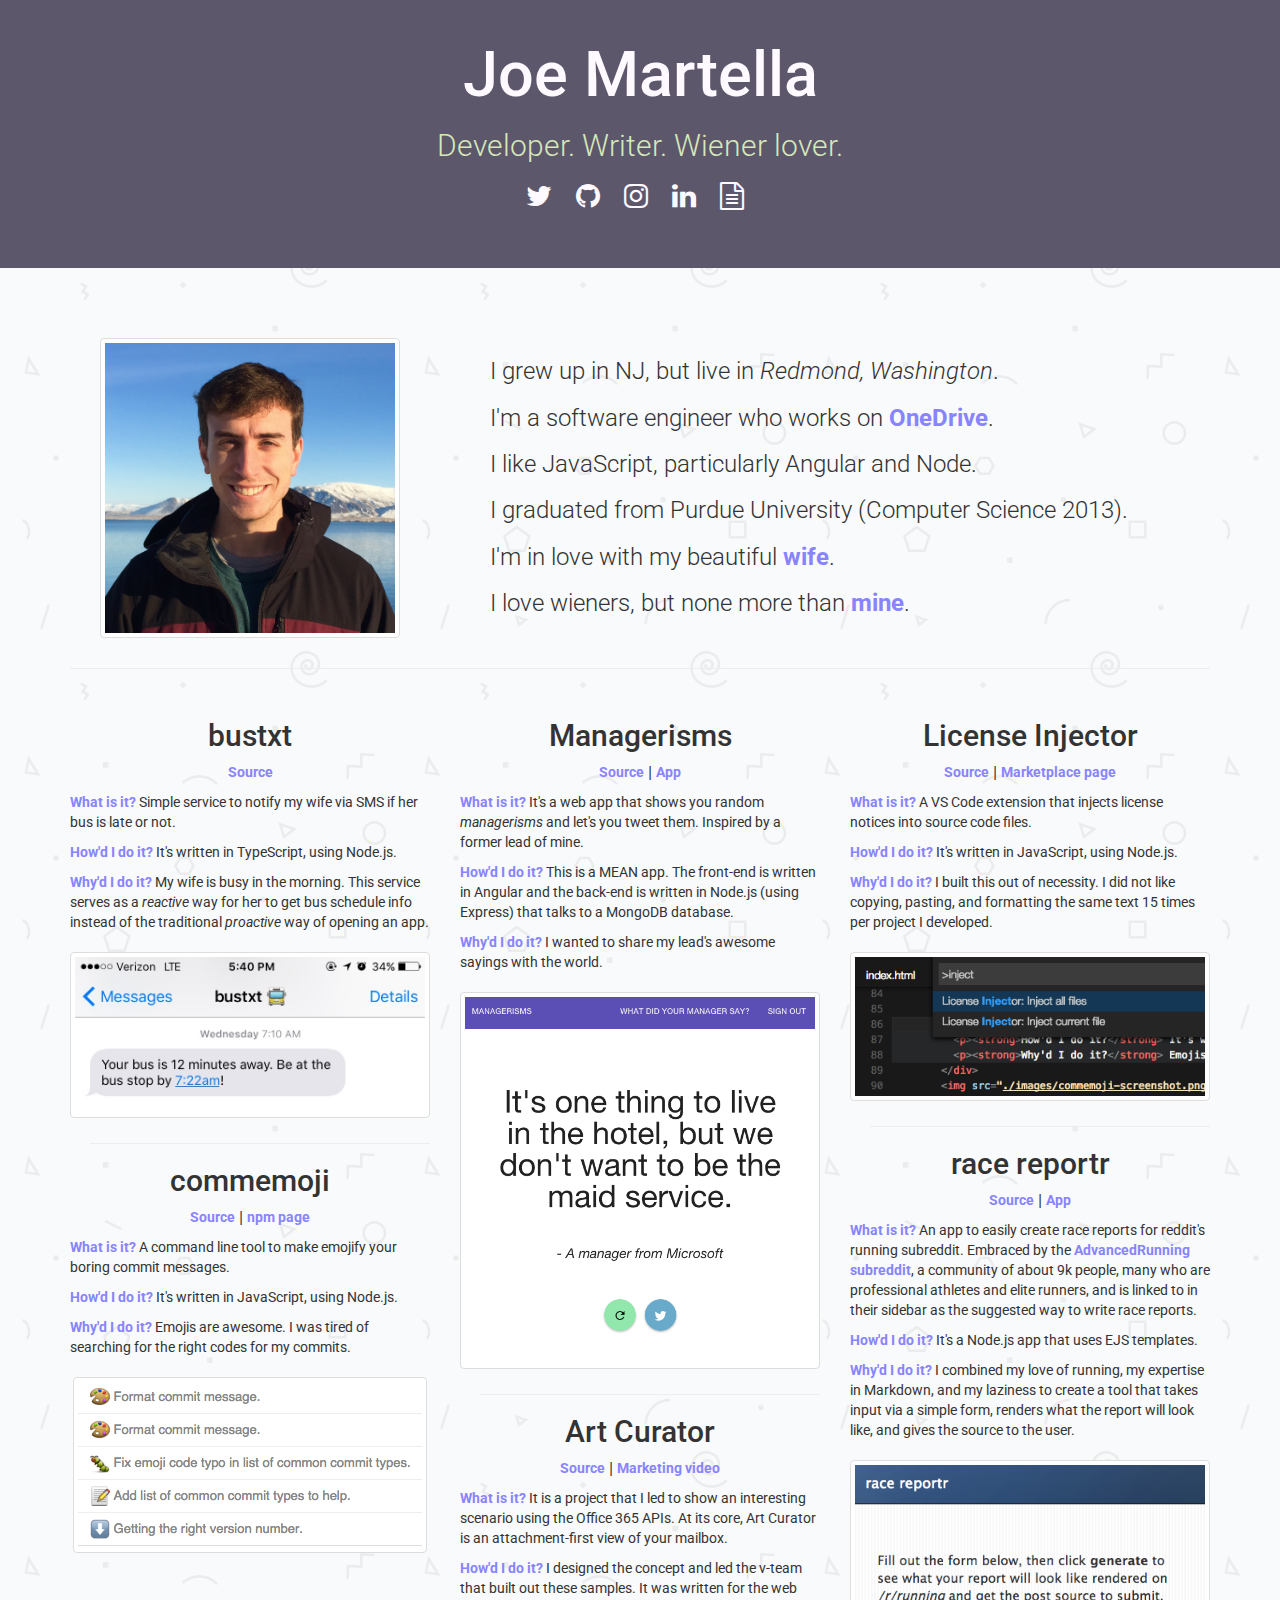
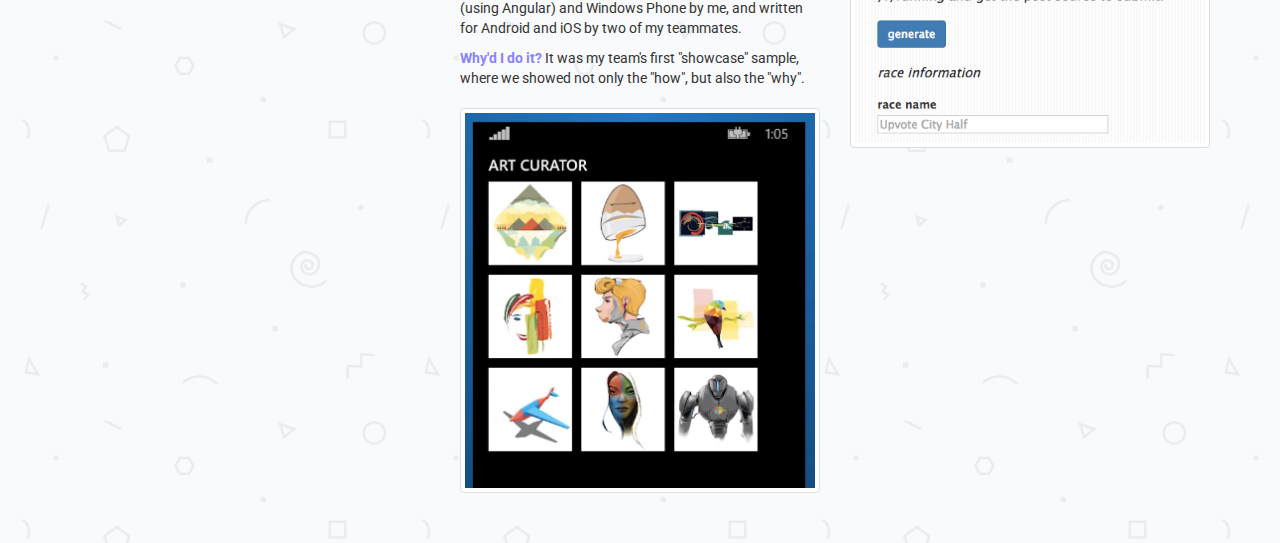
==== index.html @ 668117e3 "Adds new picture of myself and bustxt project." ====
<!DOCTYPE html>
<html lang="en">

<head>
  <meta charset="utf-8">
  <meta http-equiv="X-UA-Compatible" content="IE=edge">
  <meta name="viewport" content="width=device-width, initial-scale=1">
  <!-- The above 3 meta tags *must* come first in the head; any other head content must come *after* these tags -->
  <meta name="description" content="">
  <meta name="author" content="Joe Martella">
  <link rel="icon" href="../../favicon.ico">
  <title>Joe Martella</title>
  <!-- Font -->
  <link href='https://fonts.googleapis.com/css?family=Roboto:400,100,700' rel='stylesheet' type='text/css'>
  <!-- Bootstrap + Font Awesome CSS -->
  <link href="css/bootstrap.min.css" rel="stylesheet">
  <link rel="stylesheet" href="https://maxcdn.bootstrapcdn.com/font-awesome/4.4.0/css/font-awesome.min.css">
  <!-- Custom CSS -->
  <link href="css/styles.css" rel="stylesheet">
</head>

<body>
  <div class="jumbotron">
    <div class="container text-center">
      <h1>Joe Martella</h1>
      <h2>Developer. Writer. Wiener lover.</h2>
      <div class="social-icons">
        <a href="http://www.twitter.com/martellaj" target="_blank"><i class="fa fa-twitter fa-2x" style="padding-left: 0px;"></i></a>
        <a href="http://www.github.com/martellaj" target="_blank"><i class="fa fa-github fa-2x"></i></a>
        <a href="http://www.instagram.com/themartellaj" target="_blank"><i class="fa fa-instagram fa-2x"></i></a>
        <a href="http://www.linkedin.com/in/martellaj" target="_blank"><i class="fa fa-linkedin fa-2x"></i></a>
        <a href="./resume.html" target="_blank"><i class="fa fa-file-text-o fa-2x"></i></a>
      </div>
    </div>
  </div>
  <div id="about"></div>
  <div class="container">
    <!-- Three columns of text below the carousel -->
    <div class="row">
      <div class="col-sm-4 col-md-4 col-lg-4 text-center">
        <img src="images/me.jpg" alt="That's me." title="Joe" class="img-thumbnail" style="width: 300px;" />
      </div>
      <div class="col-sm-8 col-md-8 col-lg-8 facts-about-me">
        <ul class="fa-ul">
          <li>
            <i class="fa-li"></i>
            <h3>I grew up in NJ, but live in
                <em>Redmond, Washington</em>.</h3>
          </li>
          <li>
            <i class="fa-li"></i>
            <h3>I'm a software engineer who works on
                <a href="https://onedrive.com" target="_blank"> OneDrive</a>.</h3>
          </li>
          <li>
            <i class="fa-li"></i>
            <h3>I like JavaScript, particularly Angular and Node.</h3>
          </li>
          <li>
            <i class="fa-li"></i>
            <h3>I graduated from Purdue University (Computer Science 2013).</h3>
          </li>
          <li>
            <i class="fa-li"></i>
            <h3>I'm in love with my beautiful
                <strong><a href="http://instagram.com/shannonmartella" target="_blank">wife</a></strong>.</h3>
          </li>
          <li>
            <i class="fa-li"></i>
            <h3>I love wieners, but none more than
                <a href="https://instagram.com/elmo_and_penelope/" target="_blank">mine</a>.</h3>
          </li>
          <ul>
      </div>
    </div>

    <hr class="featurette-divider">

    <div class="row projects">
      <div class="col-sm-4 text-center">
        <div class="project">
          <h2>bustxt</h2>
          <div class="source-link">
            <a href="https://github.com/martellaj/bustxt" target="_blank">Source</a>
          </div>
          <div class="project-details text-left">
            <p><strong>What is it?</strong> Simple service to notify my wife via SMS if her bus is late or not.</p>
            <p><strong>How'd I do it?</strong> It's written in TypeScript, using Node.js.</p>
            <p><strong>Why'd I do it?</strong> My wife is busy in the morning. This service serves as a <em>reactive</em> way for her to get bus schedule info instead of the traditional <em>proactive</em> way of opening an app.</p>
          </div>
          <img src="./images/bustxt-screenshot.jpg" class="img-thumbnail"></img>
        </div>

        <hr class="project-divider" />

        <div class="project">
          <h2>commemoji</h2>
          <div class="source-link">
            <a href="https://github.com/martellaj/commemoji" target="_blank">Source</a> | <a href="https://www.npmjs.com/package/commemoji"
            target="_blank">npm page</a>
          </div>
          <div class="project-details text-left">
            <p><strong>What is it?</strong> A command line tool to make emojify your boring commit messages.</p>
            <p><strong>How'd I do it?</strong> It's written in JavaScript, using Node.js.</p>
            <p><strong>Why'd I do it?</strong> Emojis are awesome. I was tired of searching for the right codes for my commits.</p>
          </div>
          <img src="./images/commemoji-screenshot.png" class="img-thumbnail"></img>
        </div>
      </div>

      <div class="col-sm-4 text-center">
        <div class="project">
          <h2>Managerisms</h2>
          <div class="source-link">
            <a href="https://github.com/martellaj/managerisms" target="_blank">Source</a> | <a href="http://managerisms.azurewebsites.net/"
            target="_blank">App</a>
          </div>
          <div class="project-details text-left">
            <p><strong>What is it?</strong> It's a web app that shows you random <em>managerisms</em> and let's you tweet them.
              Inspired by a former lead of mine.</p>
            <p><strong>How'd I do it?</strong> This is a MEAN app. The front-end is written in Angular and the back-end is written
              in Node.js (using Express) that talks to a MongoDB database.</p>
            <p><strong>Why'd I do it?</strong> I wanted to share my lead's awesome sayings with the world.</p>
          </div>
          <img src="./images/managerism-screenshot.png" class="img-thumbnail"></img>
        </div>

        <hr class="project-divider" />

        <div class="project">
          <h2>Art Curator</h2>
          <div class="source-link">
            <a href="https://github.com/OfficeDev?utf8=%E2%9C%93&query=artcurator" target="_blank">Source</a> | <a href="https://www.youtube.com/watch?v=4LOvkweDfhY&feature=youtu.be"
            target="_blank">Marketing video</a>
          </div>
          <div class="project-details text-left">
            <p><strong>What is it?</strong> It is a project that I led to show an interesting scenario using the Office 365 APIs. At its core, Art Curator is an attachment-first view of your mailbox.</p>
            <p><strong>How'd I do it?</strong> I designed the concept and led the v-team that built out these samples. It was written for the web (using Angular) and Windows Phone by me, and written for Android and iOS by two of my teammates.</p>
            <p><strong>Why'd I do it?</strong> It was my team's first "showcase" sample, where we showed not only the "how", but also the "why".</p>
          </div>
          <img src="./images/artcurator-screenshot.png" class="img-thumbnail"></img>
        </div>
      </div>

      <div class="col-sm-4 text-center">
        <div class="project">
          <h2>License Injector</h2>
          <div class="source-link">
            <a href="https://github.com/martellaj/license-injector" target="_blank">Source</a> | <a href="https://marketplace.visualstudio.com/items/martellaj.license-injector"
            target="_blank">Marketplace page</a>
          </div>
          <div class="project-details text-left">
            <p><strong>What is it?</strong> A VS Code extension that injects license notices into source code files.</p>
            <p><strong>How'd I do it?</strong> It's written in JavaScript, using Node.js.</p>
            <p><strong>Why'd I do it?</strong> I built this out of necessity. I did not like copying, pasting, and formatting
              the same text 15 times per project I developed.</p>
          </div>
          <img src="./images/license-injector-screenshot.png" class="img-thumbnail"></img>
        </div>

        <hr class="project-divider" />

        <div class="project">
          <h2>race reportr</h2>
          <div class="source-link">
            <a href="https://github.com/martellaj/race-reportr" target="_blank">Source</a> | <a href="http://racereportr.azurewebsites.net/"
            target="_blank">App</a>
          </div>
          <div class="project-details text-left">
            <p><strong>What is it?</strong> An app to easily create race reports for reddit's running subreddit. Embraced by
              the
              <a href="https://www.reddit.com/r/advancedrunning" target="_blank">AdvancedRunning subreddit</a>, a community
              of about 9k people, many who are professional athletes and elite runners, and is linked to in their sidebar
              as the suggested way to write race reports.</p>
            <p><strong>How'd I do it?</strong> It's a Node.js app that uses EJS templates.</p>
            <p><strong>Why'd I do it?</strong> I combined my love of running, my expertise in Markdown, and my laziness to create
              a tool that takes input via a simple form, renders what the report will look like, and gives the source to
              the user.
            </p>
          </div>
          <img src="./images/racereportr-screenshot.png" class="img-thumbnail"></img>
        </div>
      </div>
    </div>
  </div>

  <script src="https://ajax.googleapis.com/ajax/libs/jquery/1.11.3/jquery.min.js"></script>
  <script src="js/bootstrap.min.js"></script>
</body>

</html>
---- css/styles.css ----
/*
	Site colors 
*/
colors {
	color: #D7BCE8; 
	color: #8884FF;
	color: #5D576B;
	color: #D7E8BA;
	color: #FEF9FF;
}

@media (min-width: 768px) {
    .navbar .navbar-nav {
        display: inline-block;
        float: none;
        vertical-align: top;
    }

    .navbar .navbar-collapse {
        text-align: center;
    }
    
    .featurette-heading {
      font-size: 50px;
    }
}

@media (max-width: 768px) {
  .col-sm-4 {
    margin: 0 auto;
  }
}

body {
  background: url('../images/geometry2.png') top left repeat;
}

h1, h2, h3, p, a {
  font-family: 'Roboto', sans-serif;
}

a {
  font-weight: bold; 
  color: #8884FF; 
}

a:hover {
  color: #D7BCE8;
}

strong {
  color: #8884FF;   
}

.navbar {
  margin: 0;
}

.jumbotron {
  padding-top: 20px;
  margin-bottom: 70px;
  background-color: #5D576B;
}

.jumbotron h1 {
  color: #FEF9FF;
}

.jumbotron h2 {
  font-weight: 300;
  color: #D7E8BA;
}

.social-icons i {
  padding: 10px 10px;
}

.social-icons a {
  color: #FEF9FF;
}

.social-icons a:hover {
  color: #D7E8BA;
}

.facts-about-me h3 {
  font-weight: 300;
}

.project-description {
  margin-top: 20px;
}

.featurette-divider {
  margin: 30px 0;
}

.featurette-heading {
  font-weight: 300;
  line-height: 1;
  letter-spacing: -1px;
}

.projects {
  margin-bottom: 50px;
}

.project-divider {
  margin: 25px 0 0 20px;
  color: black;
}

.source-link {
  margin-bottom: 10px;
}

.project-details {
  margin-bottom: 20px;
}
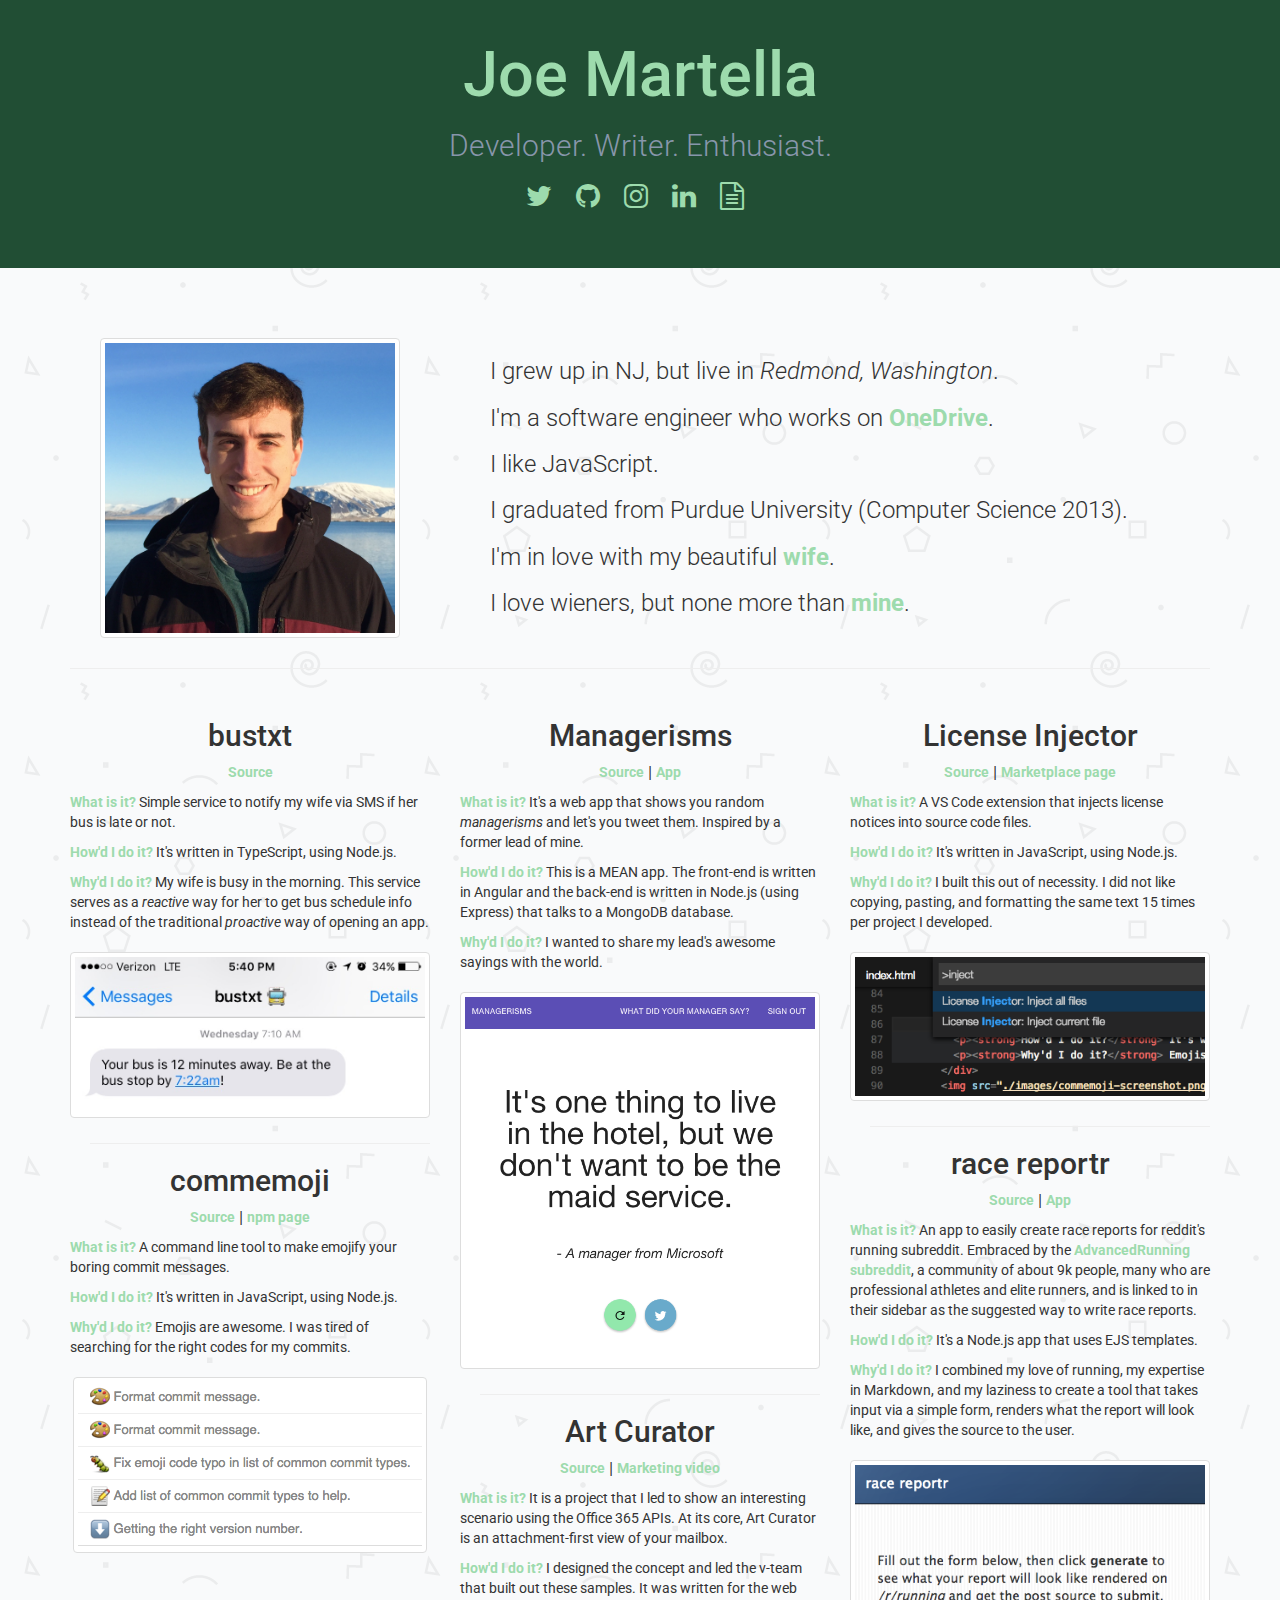
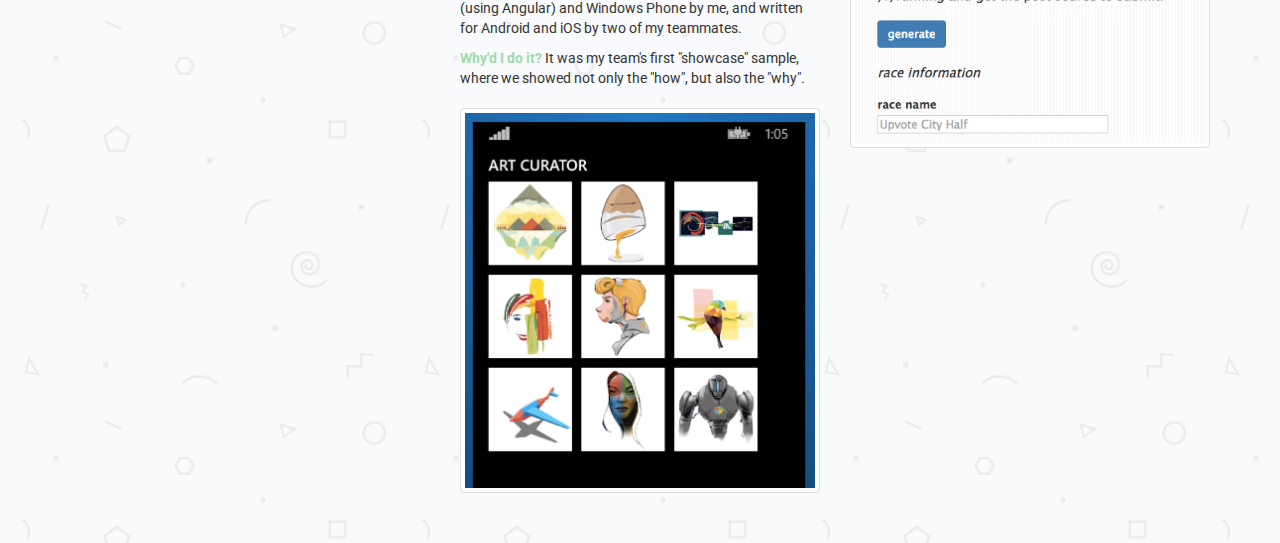
==== commit c5a769f3: "Changes tagline." ====
--- a/index.html
+++ b/index.html
@@ -23,7 +23,7 @@
   <div class="jumbotron">
     <div class="container text-center">
       <h1>Joe Martella</h1>
-      <h2>Developer. Writer. Wiener lover.</h2>
+      <h2>Developer. Writer. Enthusiast.</h2>
       <div class="social-icons">
         <a href="http://www.twitter.com/martellaj" target="_blank"><i class="fa fa-twitter fa-2x" style="padding-left: 0px;"></i></a>
         <a href="http://www.github.com/martellaj" target="_blank"><i class="fa fa-github fa-2x"></i></a>
@@ -54,7 +54,7 @@
           </li>
           <li>
             <i class="fa-li"></i>
-            <h3>I like JavaScript, particularly Angular and Node.</h3>
+            <h3>I like JavaScript.</h3>
           </li>
           <li>
             <i class="fa-li"></i>
--- a/css/styles.css
+++ b/css/styles.css
@@ -1,12 +1,12 @@
 /*
-	Site colors 
+	Site colors
 */
 colors {
-	color: #D7BCE8; 
-	color: #8884FF;
-	color: #5D576B;
-	color: #D7E8BA;
-	color: #FEF9FF;
+	color: #214E34;
+	color: #9DDBAD;
+	color: #214E34;
+	color: #8896AB;
+	color: #9DDBAD;
 }
 
 @media (min-width: 768px) {
@@ -19,7 +19,7 @@
     .navbar .navbar-collapse {
         text-align: center;
     }
-    
+
     .featurette-heading {
       font-size: 50px;
     }
@@ -40,16 +40,16 @@
 }
 
 a {
-  font-weight: bold; 
-  color: #8884FF; 
+  font-weight: bold;
+  color: #9DDBAD;
 }
 
 a:hover {
-  color: #D7BCE8;
+  color: #214E34;
 }
 
 strong {
-  color: #8884FF;   
+  color: #9DDBAD;
 }
 
 .navbar {
@@ -59,16 +59,16 @@
 .jumbotron {
   padding-top: 20px;
   margin-bottom: 70px;
-  background-color: #5D576B;
+  background-color: #214E34;
 }
 
 .jumbotron h1 {
-  color: #FEF9FF;
+  color: #9DDBAD;
 }
 
 .jumbotron h2 {
   font-weight: 300;
-  color: #D7E8BA;
+  color: #8896AB;
 }
 
 .social-icons i {
@@ -76,11 +76,11 @@
 }
 
 .social-icons a {
-  color: #FEF9FF;
+  color: #9DDBAD;
 }
 
 .social-icons a:hover {
-  color: #D7E8BA;
+  color: #8896AB;
 }
 
 .facts-about-me h3 {
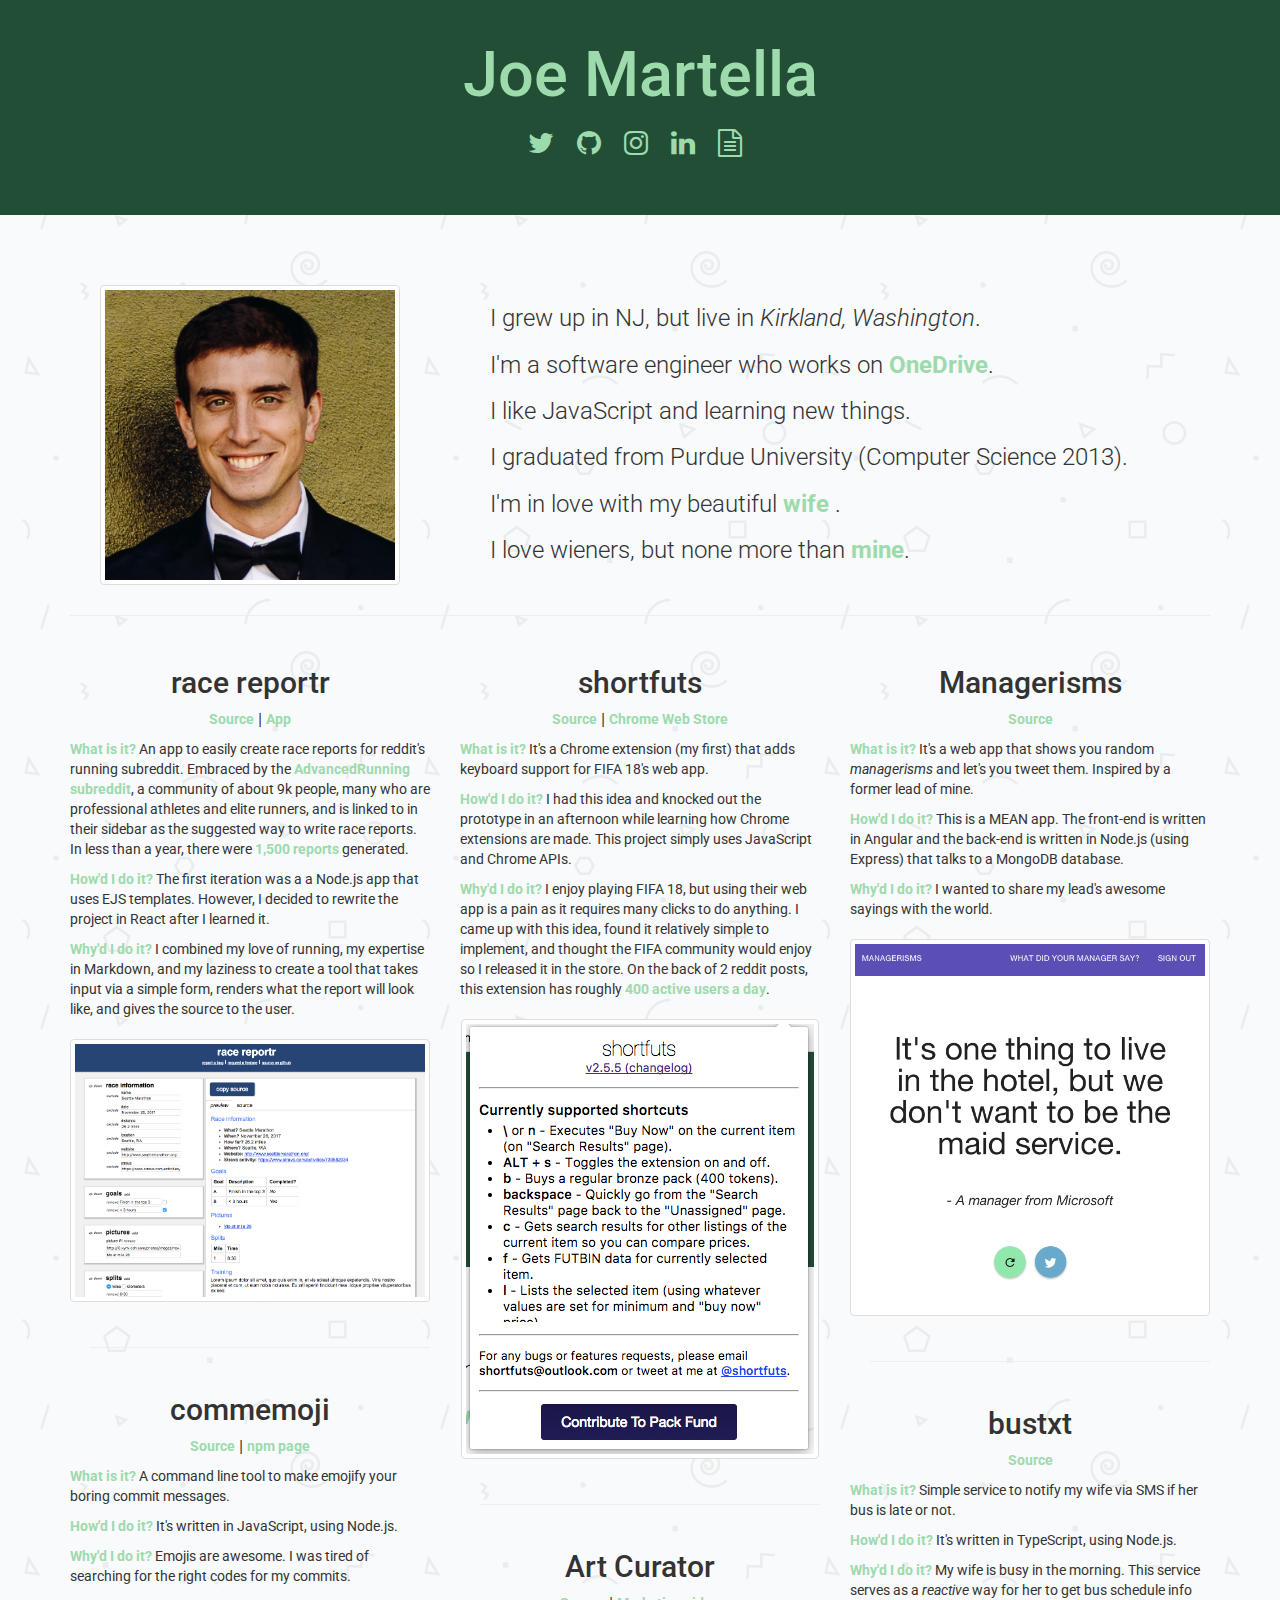
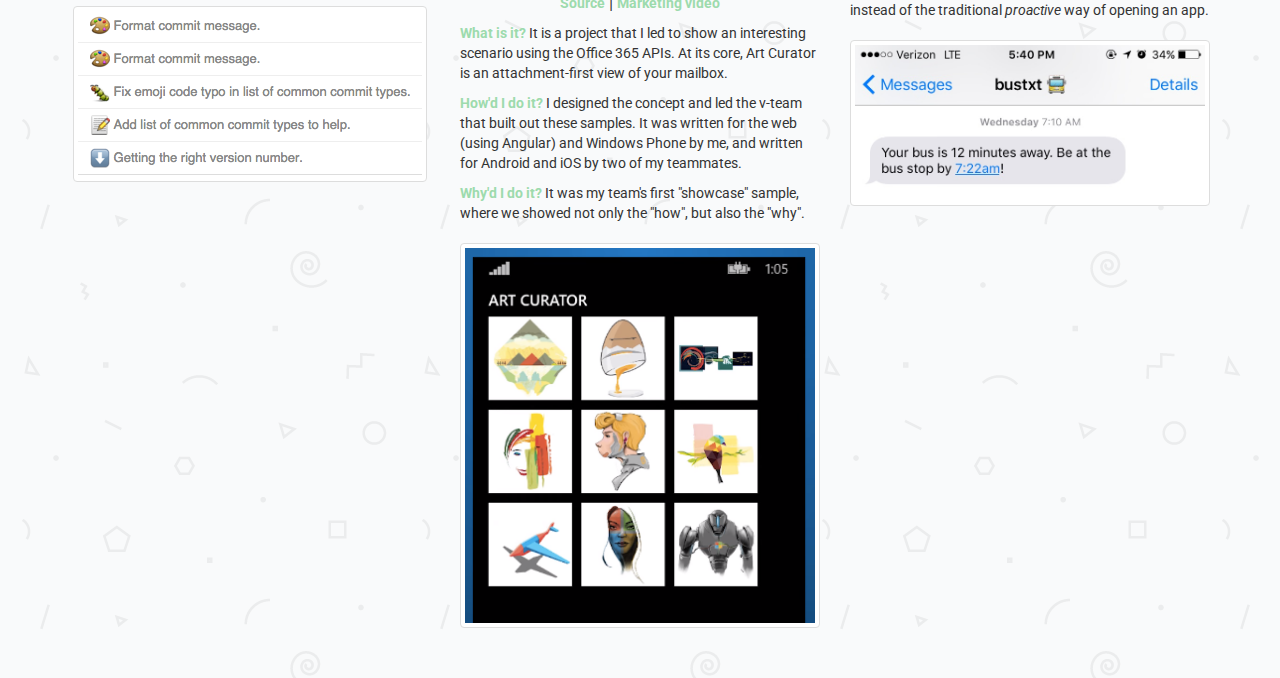
==== commit d341fc6d: "Updates projects and profile picture" ====
--- a/index.html
+++ b/index.html
@@ -2,190 +2,224 @@
 <html lang="en">
 
 <head>
-  <meta charset="utf-8">
-  <meta http-equiv="X-UA-Compatible" content="IE=edge">
-  <meta name="viewport" content="width=device-width, initial-scale=1">
-  <!-- The above 3 meta tags *must* come first in the head; any other head content must come *after* these tags -->
-  <meta name="description" content="">
-  <meta name="author" content="Joe Martella">
-  <link rel="icon" href="../../favicon.ico">
-  <title>Joe Martella</title>
-  <!-- Font -->
-  <link href='https://fonts.googleapis.com/css?family=Roboto:400,100,700' rel='stylesheet' type='text/css'>
-  <!-- Bootstrap + Font Awesome CSS -->
-  <link href="css/bootstrap.min.css" rel="stylesheet">
-  <link rel="stylesheet" href="https://maxcdn.bootstrapcdn.com/font-awesome/4.4.0/css/font-awesome.min.css">
-  <!-- Custom CSS -->
-  <link href="css/styles.css" rel="stylesheet">
+    <meta charset="utf-8">
+    <meta http-equiv="X-UA-Compatible" content="IE=edge">
+    <meta name="viewport" content="width=device-width, initial-scale=1">
+    <!-- The above 3 meta tags *must* come first in the head; any other head content must come *after* these tags -->
+    <meta name="description" content="">
+    <meta name="author" content="Joe Martella">
+    <link rel="icon" href="../../favicon.ico">
+    <title>Joe Martella</title>
+    <!-- Font -->
+    <link href='https://fonts.googleapis.com/css?family=Roboto:400,100,700' rel='stylesheet' type='text/css'>
+    <!-- Bootstrap + Font Awesome CSS -->
+    <link href="css/bootstrap.min.css" rel="stylesheet">
+    <link rel="stylesheet" href="https://maxcdn.bootstrapcdn.com/font-awesome/4.4.0/css/font-awesome.min.css">
+    <!-- Custom CSS -->
+    <link href="css/styles.css" rel="stylesheet">
 </head>
 
 <body>
-  <div class="jumbotron">
-    <div class="container text-center">
-      <h1>Joe Martella</h1>
-      <h2>Developer. Writer. Enthusiast.</h2>
-      <div class="social-icons">
-        <a href="http://www.twitter.com/martellaj" target="_blank"><i class="fa fa-twitter fa-2x" style="padding-left: 0px;"></i></a>
-        <a href="http://www.github.com/martellaj" target="_blank"><i class="fa fa-github fa-2x"></i></a>
-        <a href="http://www.instagram.com/themartellaj" target="_blank"><i class="fa fa-instagram fa-2x"></i></a>
-        <a href="http://www.linkedin.com/in/martellaj" target="_blank"><i class="fa fa-linkedin fa-2x"></i></a>
-        <a href="./resume.html" target="_blank"><i class="fa fa-file-text-o fa-2x"></i></a>
-      </div>
+    <div class="jumbotron">
+        <div class="container text-center">
+            <h1>Joe Martella</h1>
+            <div class="social-icons">
+                <a href="http://www.twitter.com/martellaj" target="_blank">
+                    <i class="fa fa-twitter fa-2x" style="padding-left: 0px;"></i>
+                </a>
+                <a href="http://www.github.com/martellaj" target="_blank">
+                    <i class="fa fa-github fa-2x"></i>
+                </a>
+                <a href="http://www.instagram.com/themartellaj" target="_blank">
+                    <i class="fa fa-instagram fa-2x"></i>
+                </a>
+                <a href="http://www.linkedin.com/in/martellaj" target="_blank">
+                    <i class="fa fa-linkedin fa-2x"></i>
+                </a>
+                <a href="./resume.html" target="_blank">
+                    <i class="fa fa-file-text-o fa-2x"></i>
+                </a>
+            </div>
+        </div>
     </div>
-  </div>
-  <div id="about"></div>
-  <div class="container">
-    <!-- Three columns of text below the carousel -->
-    <div class="row">
-      <div class="col-sm-4 col-md-4 col-lg-4 text-center">
-        <img src="images/me.jpg" alt="That's me." title="Joe" class="img-thumbnail" style="width: 300px;" />
-      </div>
-      <div class="col-sm-8 col-md-8 col-lg-8 facts-about-me">
-        <ul class="fa-ul">
-          <li>
-            <i class="fa-li"></i>
-            <h3>I grew up in NJ, but live in
-                <em>Redmond, Washington</em>.</h3>
-          </li>
-          <li>
-            <i class="fa-li"></i>
-            <h3>I'm a software engineer who works on
-                <a href="https://onedrive.com" target="_blank"> OneDrive</a>.</h3>
-          </li>
-          <li>
-            <i class="fa-li"></i>
-            <h3>I like JavaScript.</h3>
-          </li>
-          <li>
-            <i class="fa-li"></i>
-            <h3>I graduated from Purdue University (Computer Science 2013).</h3>
-          </li>
-          <li>
-            <i class="fa-li"></i>
-            <h3>I'm in love with my beautiful
-                <strong><a href="http://instagram.com/shannonmartella" target="_blank">wife</a></strong>.</h3>
-          </li>
-          <li>
-            <i class="fa-li"></i>
-            <h3>I love wieners, but none more than
-                <a href="https://instagram.com/elmo_and_penelope/" target="_blank">mine</a>.</h3>
-          </li>
-          <ul>
-      </div>
+    <div id="about"></div>
+    <div class="container">
+        <!-- Three columns of text below the carousel -->
+        <div class="row">
+            <div class="col-sm-4 col-md-4 col-lg-4 text-center">
+                <img src="images/me.jpg" alt="That's me." title="Joe" class="img-thumbnail" style="width: 300px;" />
+            </div>
+            <div class="col-sm-8 col-md-8 col-lg-8 facts-about-me">
+                <ul class="fa-ul">
+                    <li>
+                        <i class="fa-li"></i>
+                        <h3>I grew up in NJ, but live in
+                            <em>Kirkland, Washington</em>.</h3>
+                    </li>
+                    <li>
+                        <i class="fa-li"></i>
+                        <h3>I'm a software engineer who works on
+                            <a href="https://onedrive.com" target="_blank"> OneDrive</a>.</h3>
+                    </li>
+                    <li>
+                        <i class="fa-li"></i>
+                        <h3>I like JavaScript and learning new things.</h3>
+                    </li>
+                    <li>
+                        <i class="fa-li"></i>
+                        <h3>I graduated from Purdue University (Computer Science 2013).</h3>
+                    </li>
+                    <li>
+                        <i class="fa-li"></i>
+                        <h3>I'm in love with my beautiful
+                            <strong>
+                                <a href="http://instagram.com/shannonmartella" target="_blank">wife</a>
+                            </strong>.</h3>
+                    </li>
+                    <li>
+                        <i class="fa-li"></i>
+                        <h3>I love wieners, but none more than
+                            <a href="https://instagram.com/elmo_and_penelope/" target="_blank">mine</a>.</h3>
+                    </li>
+                    <ul>
+            </div>
+        </div>
+
+        <hr class="featurette-divider">
+
+        <div class="row projects">
+            <div class="col-sm-4 text-center">
+                <div class="project">
+                    <h2>race reportr</h2>
+                    <div class="source-link">
+                        <a href="https://github.com/martellaj/race-reportr" target="_blank">Source</a> |
+                        <a href="https://martellaj.github.io/race-reportr/" target="_blank">App</a>
+                    </div>
+                    <div class="project-details text-left">
+                        <p>
+                            <strong>What is it?</strong> An app to easily create race reports for reddit's running subreddit. Embraced
+                            by the
+                            <a href="https://www.reddit.com/r/advancedrunning" target="_blank">AdvancedRunning subreddit</a>, a community of about 9k people, many who are professional athletes
+                            and elite runners, and is linked to in their sidebar as the suggested way to write race reports. In less than a year, there were <strong>1,500 reports</strong> generated. </p>
+                        <p>
+                            <strong>How'd I do it?</strong> The first iteration was a a Node.js app that uses EJS templates. However,
+                            I decided to rewrite the project in React after I learned it.</p>
+                        <p>
+                            <strong>Why'd I do it?</strong> I combined my love of running, my expertise in Markdown, and my laziness
+                            to create a tool that takes input via a simple form, renders what the report will look like,
+                            and gives the source to the user.
+                        </p>
+                    </div>
+                    <img src="./images/racereportr-screenshot.png" class="img-thumbnail"></img>
+                </div>
+
+                <hr class="project-divider" />
+
+                <div class="project">
+                    <h2>commemoji</h2>
+                    <div class="source-link">
+                        <a href="https://github.com/martellaj/commemoji" target="_blank">Source</a> |
+                        <a href="https://www.npmjs.com/package/commemoji" target="_blank">npm page</a>
+                    </div>
+                    <div class="project-details text-left">
+                        <p>
+                            <strong>What is it?</strong> A command line tool to make emojify your boring commit messages.</p>
+                        <p>
+                            <strong>How'd I do it?</strong> It's written in JavaScript, using Node.js.</p>
+                        <p>
+                            <strong>Why'd I do it?</strong> Emojis are awesome. I was tired of searching for the right codes for
+                            my commits.</p>
+                    </div>
+                    <img src="./images/commemoji-screenshot.png" class="img-thumbnail"></img>
+                </div>
+            </div>
+
+            <div class="col-sm-4 text-center">
+                <div class="project">
+                    <h2>shortfuts</h2>
+                    <div class="source-link">
+                        <a href="https://github.com/martellaj/shortfuts" target="_blank">Source</a> |
+                        <a href="https://chrome.google.com/webstore/detail/shortfuts/ohflhgdonldacinnfhddlgcnppekidje?hl=en&gl=US" target="_blank">Chrome Web Store</a>
+                    </div>
+                    <div class="project-details text-left">
+                        <p>
+                            <strong>What is it?</strong> It's a Chrome extension (my first) that adds keyboard support for FIFA 18's web app.</p>
+                        <p>
+                            <strong>How'd I do it?</strong> I had this idea and knocked out the prototype in an afternoon while learning how Chrome extensions are made. This project simply uses JavaScript and Chrome APIs.</p>
+                        <p>
+                            <strong>Why'd I do it?</strong> I enjoy playing FIFA 18, but using their web app is a pain as it requires many clicks to do anything. I came up with this idea, found it relatively simple to implement, and thought the FIFA community would enjoy so I released it in the store. On the back of 2 reddit posts, this extension has roughly <strong>400 active users a day</strong>.</p>
+                    </div>
+                    <img src="./images/shortfuts-screenshot.png" class="img-thumbnail"></img>
+                </div>
+
+                <hr class="project-divider" />
+
+                <div class="project">
+                    <h2>Art Curator</h2>
+                    <div class="source-link">
+                        <a href="https://github.com/OfficeDev?utf8=%E2%9C%93&query=artcurator" target="_blank">Source</a> |
+                        <a href="https://www.youtube.com/watch?v=4LOvkweDfhY&feature=youtu.be" target="_blank">Marketing video</a>
+                    </div>
+                    <div class="project-details text-left">
+                        <p>
+                            <strong>What is it?</strong> It is a project that I led to show an interesting scenario using the Office
+                            365 APIs. At its core, Art Curator is an attachment-first view of your mailbox.</p>
+                        <p>
+                            <strong>How'd I do it?</strong> I designed the concept and led the v-team that built out these samples.
+                            It was written for the web (using Angular) and Windows Phone by me, and written for Android and
+                            iOS by two of my teammates.</p>
+                        <p>
+                            <strong>Why'd I do it?</strong> It was my team's first "showcase" sample, where we showed not only the
+                            "how", but also the "why".</p>
+                    </div>
+                    <img src="./images/artcurator-screenshot.png" class="img-thumbnail"></img>
+                </div>
+            </div>
+
+            <div class="col-sm-4 text-center">
+                <div class="project">
+                    <h2>Managerisms</h2>
+                    <div class="source-link">
+                        <a href="https://github.com/martellaj/managerisms" target="_blank">Source</a>
+                    </div>
+                    <div class="project-details text-left">
+                        <p>
+                            <strong>What is it?</strong> It's a web app that shows you random
+                            <em>managerisms</em> and let's you tweet them. Inspired by a former lead of mine.</p>
+                        <p>
+                            <strong>How'd I do it?</strong> This is a MEAN app. The front-end is written in Angular and the back-end
+                            is written in Node.js (using Express) that talks to a MongoDB database.</p>
+                        <p>
+                            <strong>Why'd I do it?</strong> I wanted to share my lead's awesome sayings with the world.</p>
+                    </div>
+                    <img src="./images/managerism-screenshot.png" class="img-thumbnail"></img>
+                </div>
+
+                <hr class="project-divider" />
+
+                <div class="project">
+                    <h2>bustxt</h2>
+                    <div class="source-link">
+                        <a href="https://github.com/martellaj/bustxt" target="_blank">Source</a>
+                    </div>
+                    <div class="project-details text-left">
+                        <p>
+                            <strong>What is it?</strong> Simple service to notify my wife via SMS if her bus is late or not.</p>
+                        <p>
+                            <strong>How'd I do it?</strong> It's written in TypeScript, using Node.js.</p>
+                        <p>
+                            <strong>Why'd I do it?</strong> My wife is busy in the morning. This service serves as a
+                            <em>reactive</em> way for her to get bus schedule info instead of the traditional
+                            <em>proactive</em> way of opening an app.</p>
+                    </div>
+                    <img src="./images/bustxt-screenshot.jpg" class="img-thumbnail"></img>
+                </div>
+            </div>
+        </div>
     </div>
 
-    <hr class="featurette-divider">
-
-    <div class="row projects">
-      <div class="col-sm-4 text-center">
-        <div class="project">
-          <h2>bustxt</h2>
-          <div class="source-link">
-            <a href="https://github.com/martellaj/bustxt" target="_blank">Source</a>
-          </div>
-          <div class="project-details text-left">
-            <p><strong>What is it?</strong> Simple service to notify my wife via SMS if her bus is late or not.</p>
-            <p><strong>How'd I do it?</strong> It's written in TypeScript, using Node.js.</p>
-            <p><strong>Why'd I do it?</strong> My wife is busy in the morning. This service serves as a <em>reactive</em> way for her to get bus schedule info instead of the traditional <em>proactive</em> way of opening an app.</p>
-          </div>
-          <img src="./images/bustxt-screenshot.jpg" class="img-thumbnail"></img>
-        </div>
-
-        <hr class="project-divider" />
-
-        <div class="project">
-          <h2>commemoji</h2>
-          <div class="source-link">
-            <a href="https://github.com/martellaj/commemoji" target="_blank">Source</a> | <a href="https://www.npmjs.com/package/commemoji"
-            target="_blank">npm page</a>
-          </div>
-          <div class="project-details text-left">
-            <p><strong>What is it?</strong> A command line tool to make emojify your boring commit messages.</p>
-            <p><strong>How'd I do it?</strong> It's written in JavaScript, using Node.js.</p>
-            <p><strong>Why'd I do it?</strong> Emojis are awesome. I was tired of searching for the right codes for my commits.</p>
-          </div>
-          <img src="./images/commemoji-screenshot.png" class="img-thumbnail"></img>
-        </div>
-      </div>
-
-      <div class="col-sm-4 text-center">
-        <div class="project">
-          <h2>Managerisms</h2>
-          <div class="source-link">
-            <a href="https://github.com/martellaj/managerisms" target="_blank">Source</a> | <a href="http://managerisms.azurewebsites.net/"
-            target="_blank">App</a>
-          </div>
-          <div class="project-details text-left">
-            <p><strong>What is it?</strong> It's a web app that shows you random <em>managerisms</em> and let's you tweet them.
-              Inspired by a former lead of mine.</p>
-            <p><strong>How'd I do it?</strong> This is a MEAN app. The front-end is written in Angular and the back-end is written
-              in Node.js (using Express) that talks to a MongoDB database.</p>
-            <p><strong>Why'd I do it?</strong> I wanted to share my lead's awesome sayings with the world.</p>
-          </div>
-          <img src="./images/managerism-screenshot.png" class="img-thumbnail"></img>
-        </div>
-
-        <hr class="project-divider" />
-
-        <div class="project">
-          <h2>Art Curator</h2>
-          <div class="source-link">
-            <a href="https://github.com/OfficeDev?utf8=%E2%9C%93&query=artcurator" target="_blank">Source</a> | <a href="https://www.youtube.com/watch?v=4LOvkweDfhY&feature=youtu.be"
-            target="_blank">Marketing video</a>
-          </div>
-          <div class="project-details text-left">
-            <p><strong>What is it?</strong> It is a project that I led to show an interesting scenario using the Office 365 APIs. At its core, Art Curator is an attachment-first view of your mailbox.</p>
-            <p><strong>How'd I do it?</strong> I designed the concept and led the v-team that built out these samples. It was written for the web (using Angular) and Windows Phone by me, and written for Android and iOS by two of my teammates.</p>
-            <p><strong>Why'd I do it?</strong> It was my team's first "showcase" sample, where we showed not only the "how", but also the "why".</p>
-          </div>
-          <img src="./images/artcurator-screenshot.png" class="img-thumbnail"></img>
-        </div>
-      </div>
-
-      <div class="col-sm-4 text-center">
-        <div class="project">
-          <h2>License Injector</h2>
-          <div class="source-link">
-            <a href="https://github.com/martellaj/license-injector" target="_blank">Source</a> | <a href="https://marketplace.visualstudio.com/items/martellaj.license-injector"
-            target="_blank">Marketplace page</a>
-          </div>
-          <div class="project-details text-left">
-            <p><strong>What is it?</strong> A VS Code extension that injects license notices into source code files.</p>
-            <p><strong>How'd I do it?</strong> It's written in JavaScript, using Node.js.</p>
-            <p><strong>Why'd I do it?</strong> I built this out of necessity. I did not like copying, pasting, and formatting
-              the same text 15 times per project I developed.</p>
-          </div>
-          <img src="./images/license-injector-screenshot.png" class="img-thumbnail"></img>
-        </div>
-
-        <hr class="project-divider" />
-
-        <div class="project">
-          <h2>race reportr</h2>
-          <div class="source-link">
-            <a href="https://github.com/martellaj/race-reportr" target="_blank">Source</a> | <a href="http://racereportr.azurewebsites.net/"
-            target="_blank">App</a>
-          </div>
-          <div class="project-details text-left">
-            <p><strong>What is it?</strong> An app to easily create race reports for reddit's running subreddit. Embraced by
-              the
-              <a href="https://www.reddit.com/r/advancedrunning" target="_blank">AdvancedRunning subreddit</a>, a community
-              of about 9k people, many who are professional athletes and elite runners, and is linked to in their sidebar
-              as the suggested way to write race reports.</p>
-            <p><strong>How'd I do it?</strong> It's a Node.js app that uses EJS templates.</p>
-            <p><strong>Why'd I do it?</strong> I combined my love of running, my expertise in Markdown, and my laziness to create
-              a tool that takes input via a simple form, renders what the report will look like, and gives the source to
-              the user.
-            </p>
-          </div>
-          <img src="./images/racereportr-screenshot.png" class="img-thumbnail"></img>
-        </div>
-      </div>
-    </div>
-  </div>
-
-  <script src="https://ajax.googleapis.com/ajax/libs/jquery/1.11.3/jquery.min.js"></script>
-  <script src="js/bootstrap.min.js"></script>
+    <script src="https://ajax.googleapis.com/ajax/libs/jquery/1.11.3/jquery.min.js"></script>
+    <script src="js/bootstrap.min.js"></script>
 </body>
 
 </html>--- a/css/styles.css
+++ b/css/styles.css
@@ -106,7 +106,7 @@
 }
 
 .project-divider {
-  margin: 25px 0 0 20px;
+  margin: 45px 0 45px 20px;
   color: black;
 }
 
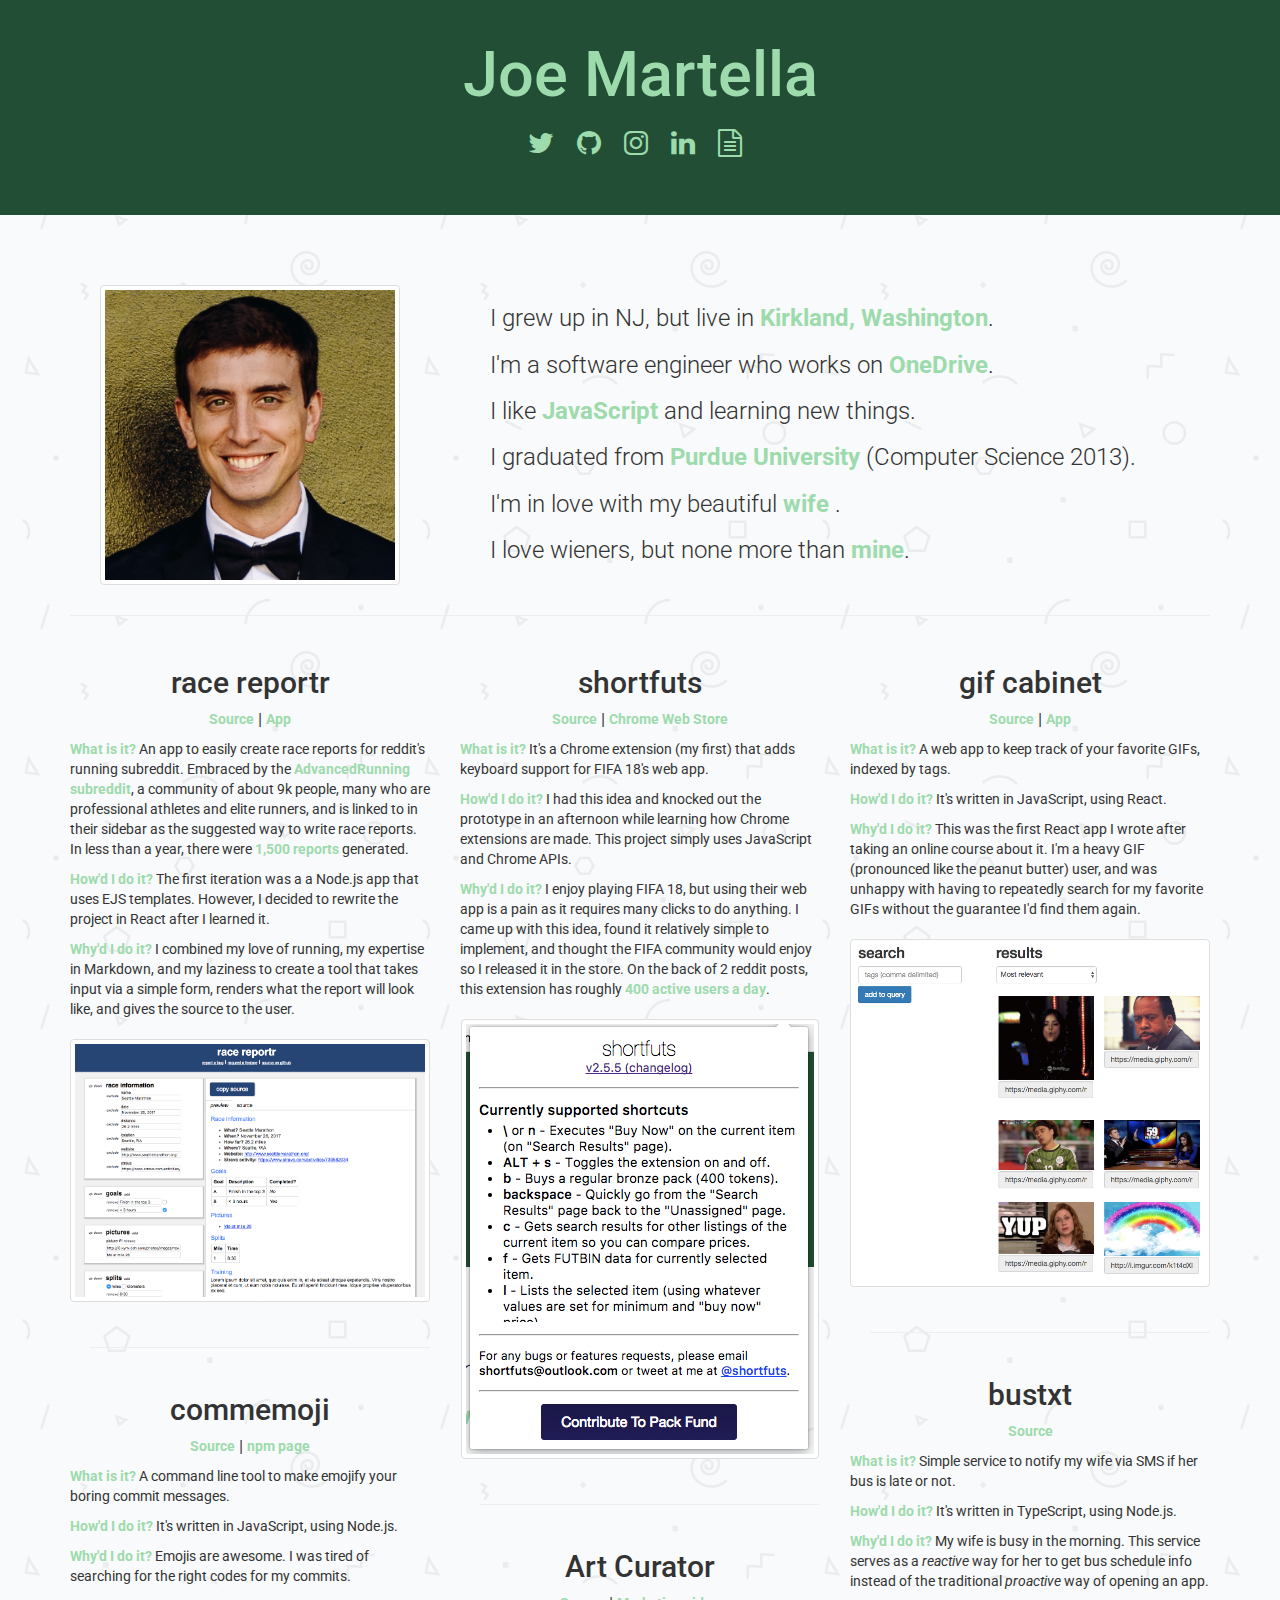
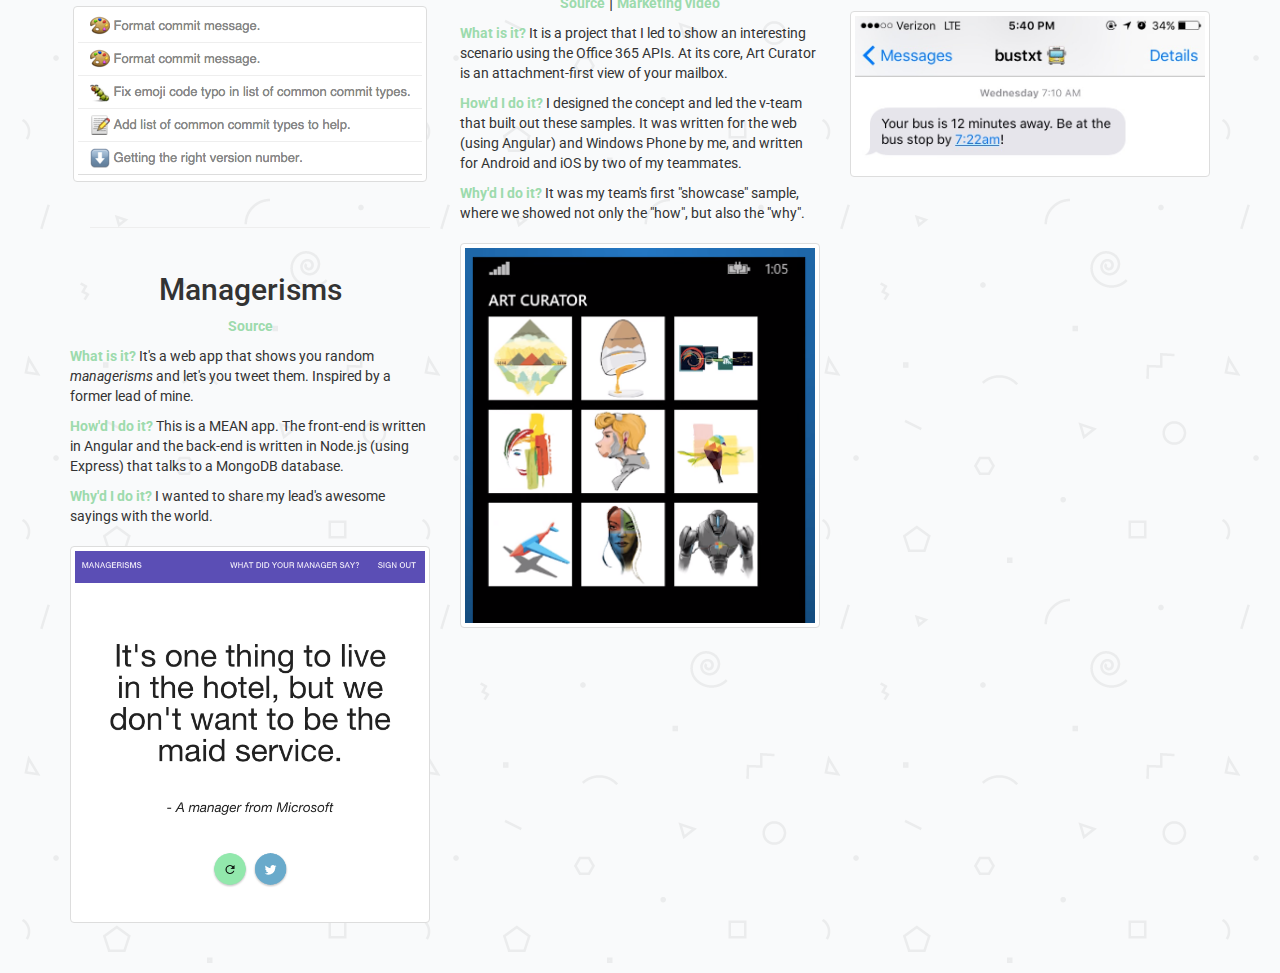
==== commit 11ae5d76: "Adds "gif cabinet"" ====
--- a/index.html
+++ b/index.html
@@ -44,7 +44,6 @@
     </div>
     <div id="about"></div>
     <div class="container">
-        <!-- Three columns of text below the carousel -->
         <div class="row">
             <div class="col-sm-4 col-md-4 col-lg-4 text-center">
                 <img src="images/me.jpg" alt="That's me." title="Joe" class="img-thumbnail" style="width: 300px;" />
@@ -54,7 +53,7 @@
                     <li>
                         <i class="fa-li"></i>
                         <h3>I grew up in NJ, but live in
-                            <em>Kirkland, Washington</em>.</h3>
+                            <strong>Kirkland, Washington</strong>.</h3>
                     </li>
                     <li>
                         <i class="fa-li"></i>
@@ -63,11 +62,13 @@
                     </li>
                     <li>
                         <i class="fa-li"></i>
-                        <h3>I like JavaScript and learning new things.</h3>
-                    </li>
-                    <li>
-                        <i class="fa-li"></i>
-                        <h3>I graduated from Purdue University (Computer Science 2013).</h3>
+                        <h3>I like
+                            <strong>JavaScript</strong> and learning new things.</h3>
+                    </li>
+                    <li>
+                        <i class="fa-li"></i>
+                        <h3>I graduated from
+                            <strong>Purdue University</strong> (Computer Science 2013).</h3>
                     </li>
                     <li>
                         <i class="fa-li"></i>
@@ -100,7 +101,9 @@
                             <strong>What is it?</strong> An app to easily create race reports for reddit's running subreddit. Embraced
                             by the
                             <a href="https://www.reddit.com/r/advancedrunning" target="_blank">AdvancedRunning subreddit</a>, a community of about 9k people, many who are professional athletes
-                            and elite runners, and is linked to in their sidebar as the suggested way to write race reports. In less than a year, there were <strong>1,500 reports</strong> generated. </p>
+                            and elite runners, and is linked to in their sidebar as the suggested way to write race reports.
+                            In less than a year, there were
+                            <strong>1,500 reports</strong> generated. </p>
                         <p>
                             <strong>How'd I do it?</strong> The first iteration was a a Node.js app that uses EJS templates. However,
                             I decided to rewrite the project in React after I learned it.</p>
@@ -132,6 +135,26 @@
                     </div>
                     <img src="./images/commemoji-screenshot.png" class="img-thumbnail"></img>
                 </div>
+
+                <hr class="project-divider" />
+
+                <div class="project">
+                    <h2>Managerisms</h2>
+                    <div class="source-link">
+                        <a href="https://github.com/martellaj/managerisms" target="_blank">Source</a>
+                    </div>
+                    <div class="project-details text-left">
+                        <p>
+                            <strong>What is it?</strong> It's a web app that shows you random
+                            <em>managerisms</em> and let's you tweet them. Inspired by a former lead of mine.</p>
+                        <p>
+                            <strong>How'd I do it?</strong> This is a MEAN app. The front-end is written in Angular and the back-end
+                            is written in Node.js (using Express) that talks to a MongoDB database.</p>
+                        <p>
+                            <strong>Why'd I do it?</strong> I wanted to share my lead's awesome sayings with the world.</p>
+                    </div>
+                    <img src="./images/managerism-screenshot.png" class="img-thumbnail"></img>
+                </div>
             </div>
 
             <div class="col-sm-4 text-center">
@@ -143,11 +166,17 @@
                     </div>
                     <div class="project-details text-left">
                         <p>
-                            <strong>What is it?</strong> It's a Chrome extension (my first) that adds keyboard support for FIFA 18's web app.</p>
-                        <p>
-                            <strong>How'd I do it?</strong> I had this idea and knocked out the prototype in an afternoon while learning how Chrome extensions are made. This project simply uses JavaScript and Chrome APIs.</p>
-                        <p>
-                            <strong>Why'd I do it?</strong> I enjoy playing FIFA 18, but using their web app is a pain as it requires many clicks to do anything. I came up with this idea, found it relatively simple to implement, and thought the FIFA community would enjoy so I released it in the store. On the back of 2 reddit posts, this extension has roughly <strong>400 active users a day</strong>.</p>
+                            <strong>What is it?</strong> It's a Chrome extension (my first) that adds keyboard support for FIFA 18's
+                            web app.</p>
+                        <p>
+                            <strong>How'd I do it?</strong> I had this idea and knocked out the prototype in an afternoon while learning
+                            how Chrome extensions are made. This project simply uses JavaScript and Chrome APIs.</p>
+                        <p>
+                            <strong>Why'd I do it?</strong> I enjoy playing FIFA 18, but using their web app is a pain as it requires
+                            many clicks to do anything. I came up with this idea, found it relatively simple to implement,
+                            and thought the FIFA community would enjoy so I released it in the store. On the back of 2 reddit
+                            posts, this extension has roughly
+                            <strong>400 active users a day</strong>.</p>
                     </div>
                     <img src="./images/shortfuts-screenshot.png" class="img-thumbnail"></img>
                 </div>
@@ -178,21 +207,20 @@
 
             <div class="col-sm-4 text-center">
                 <div class="project">
-                    <h2>Managerisms</h2>
-                    <div class="source-link">
-                        <a href="https://github.com/martellaj/managerisms" target="_blank">Source</a>
-                    </div>
-                    <div class="project-details text-left">
-                        <p>
-                            <strong>What is it?</strong> It's a web app that shows you random
-                            <em>managerisms</em> and let's you tweet them. Inspired by a former lead of mine.</p>
-                        <p>
-                            <strong>How'd I do it?</strong> This is a MEAN app. The front-end is written in Angular and the back-end
-                            is written in Node.js (using Express) that talks to a MongoDB database.</p>
-                        <p>
-                            <strong>Why'd I do it?</strong> I wanted to share my lead's awesome sayings with the world.</p>
-                    </div>
-                    <img src="./images/managerism-screenshot.png" class="img-thumbnail"></img>
+                    <h2>gif cabinet</h2>
+                    <div class="source-link">
+                        <a href="https://github.com/martellaj/gif-cabinet" target="_blank">Source</a> |
+                        <a href="https://martellaj.github.io/gif-cabinet/">App</a>
+                    </div>
+                    <div class="project-details text-left">
+                        <p>
+                            <strong>What is it?</strong> A web app to keep track of your favorite GIFs, indexed by tags.</p>
+                        <p>
+                            <strong>How'd I do it?</strong> It's written in JavaScript, using React.</p>
+                        <p>
+                            <strong>Why'd I do it?</strong> This was the first React app I wrote after taking an online course about it. I'm a heavy GIF (pronounced like the peanut butter) user, and was unhappy with having to repeatedly search for my favorite GIFs without the guarantee I'd find them again.</p>
+                    </div>
+                    <img src="./images/gif-cabinet-screenshot.png" class="img-thumbnail"></img>
                 </div>
 
                 <hr class="project-divider" />
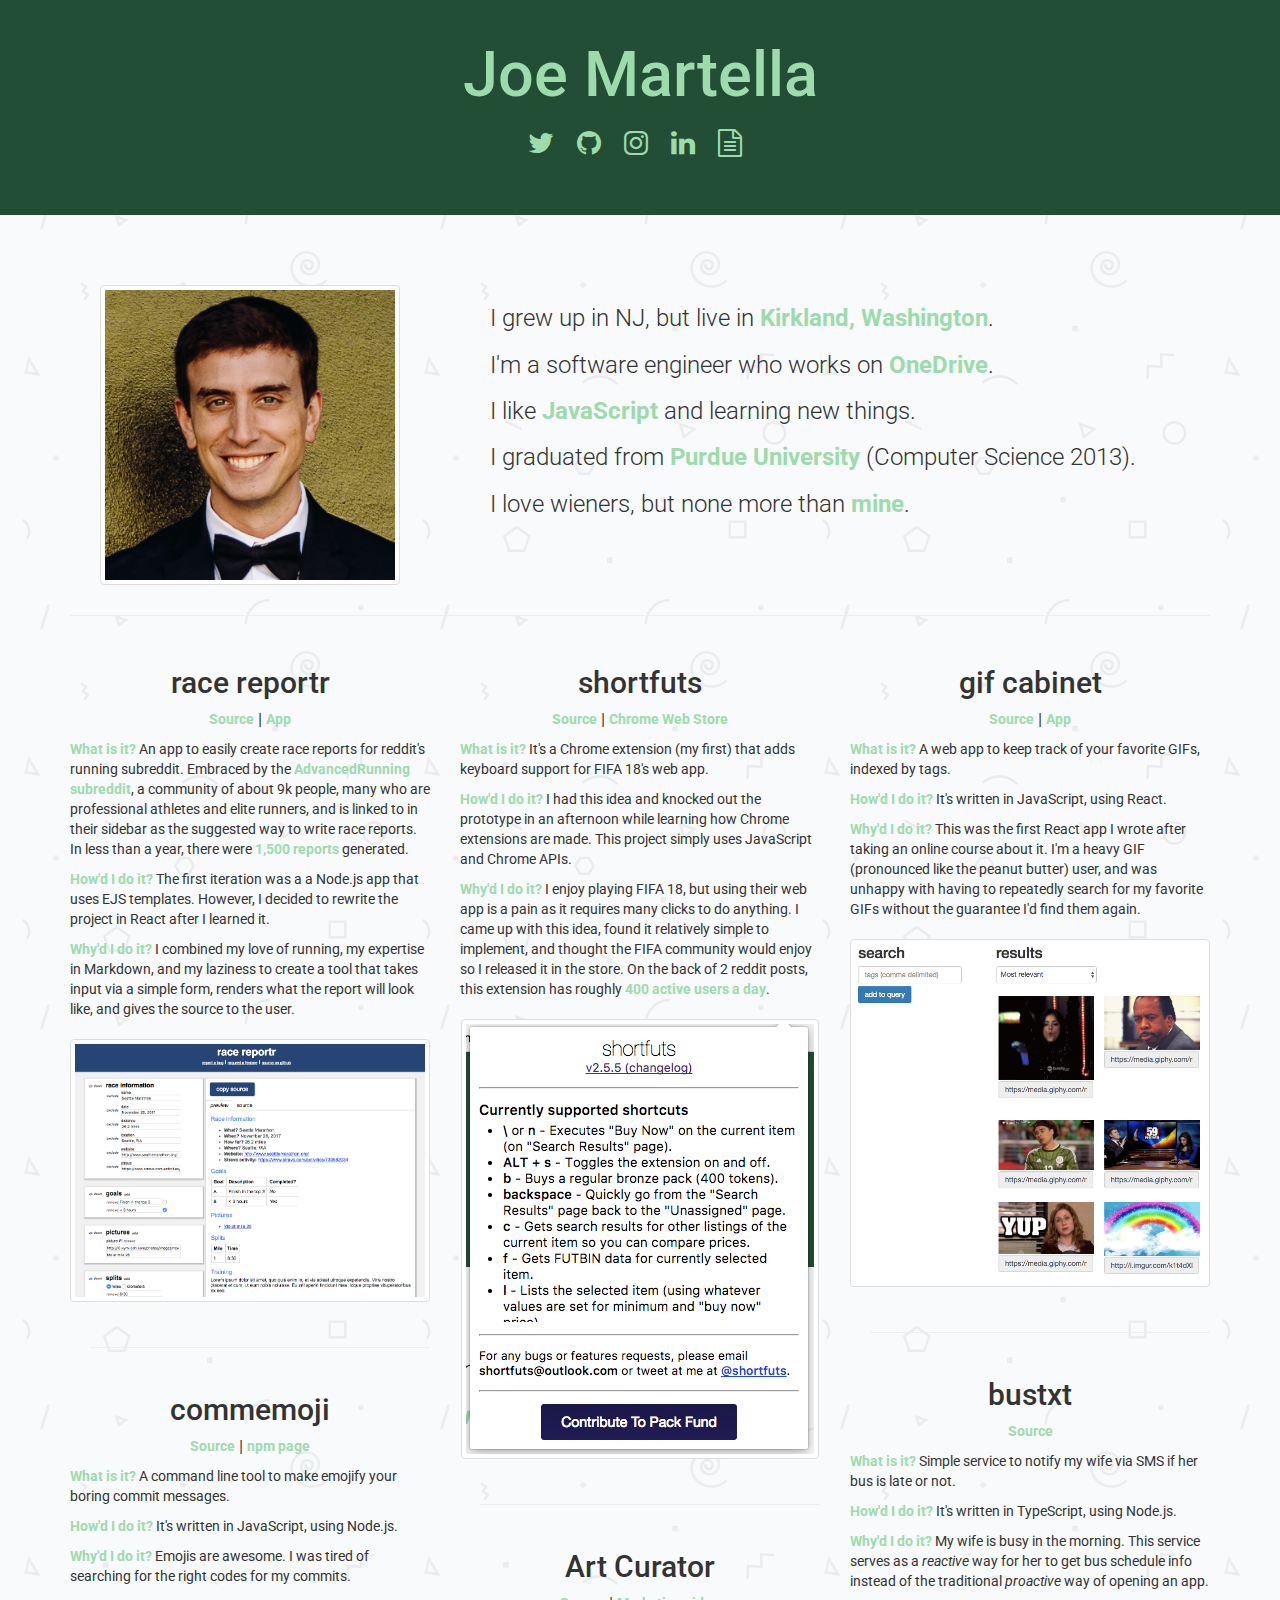
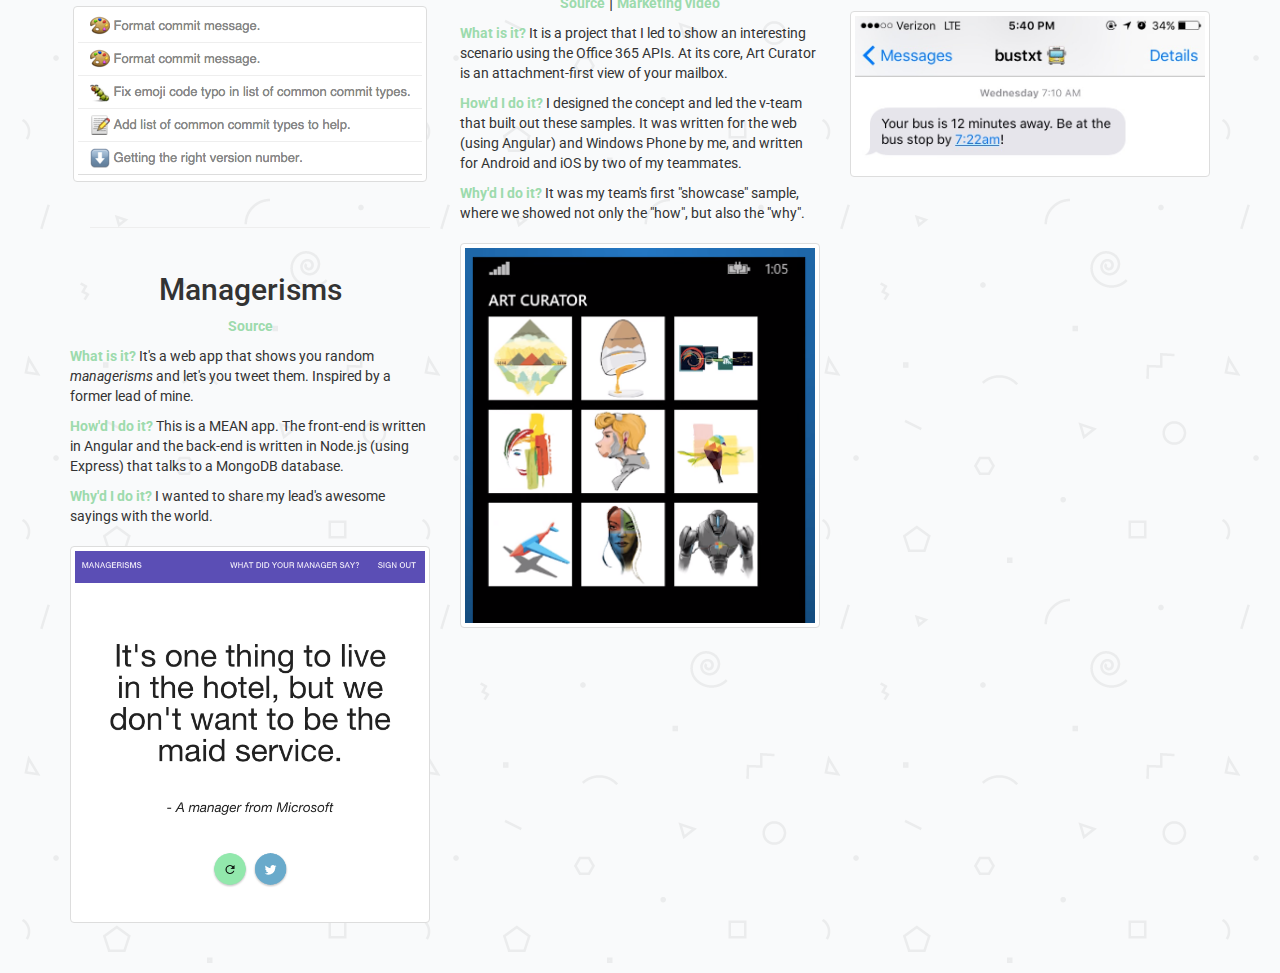
==== commit de8ac2c7: "j" ====
--- a/index.html
+++ b/index.html
@@ -36,7 +36,7 @@
                 <a href="http://www.linkedin.com/in/martellaj" target="_blank">
                     <i class="fa fa-linkedin fa-2x"></i>
                 </a>
-                <a href="./resume.html" target="_blank">
+                <a href="./resume.pdf" target="_blank">
                     <i class="fa fa-file-text-o fa-2x"></i>
                 </a>
             </div>
@@ -72,13 +72,6 @@
                     </li>
                     <li>
                         <i class="fa-li"></i>
-                        <h3>I'm in love with my beautiful
-                            <strong>
-                                <a href="http://instagram.com/shannonmartella" target="_blank">wife</a>
-                            </strong>.</h3>
-                    </li>
-                    <li>
-                        <i class="fa-li"></i>
                         <h3>I love wieners, but none more than
                             <a href="https://instagram.com/elmo_and_penelope/" target="_blank">mine</a>.</h3>
                     </li>
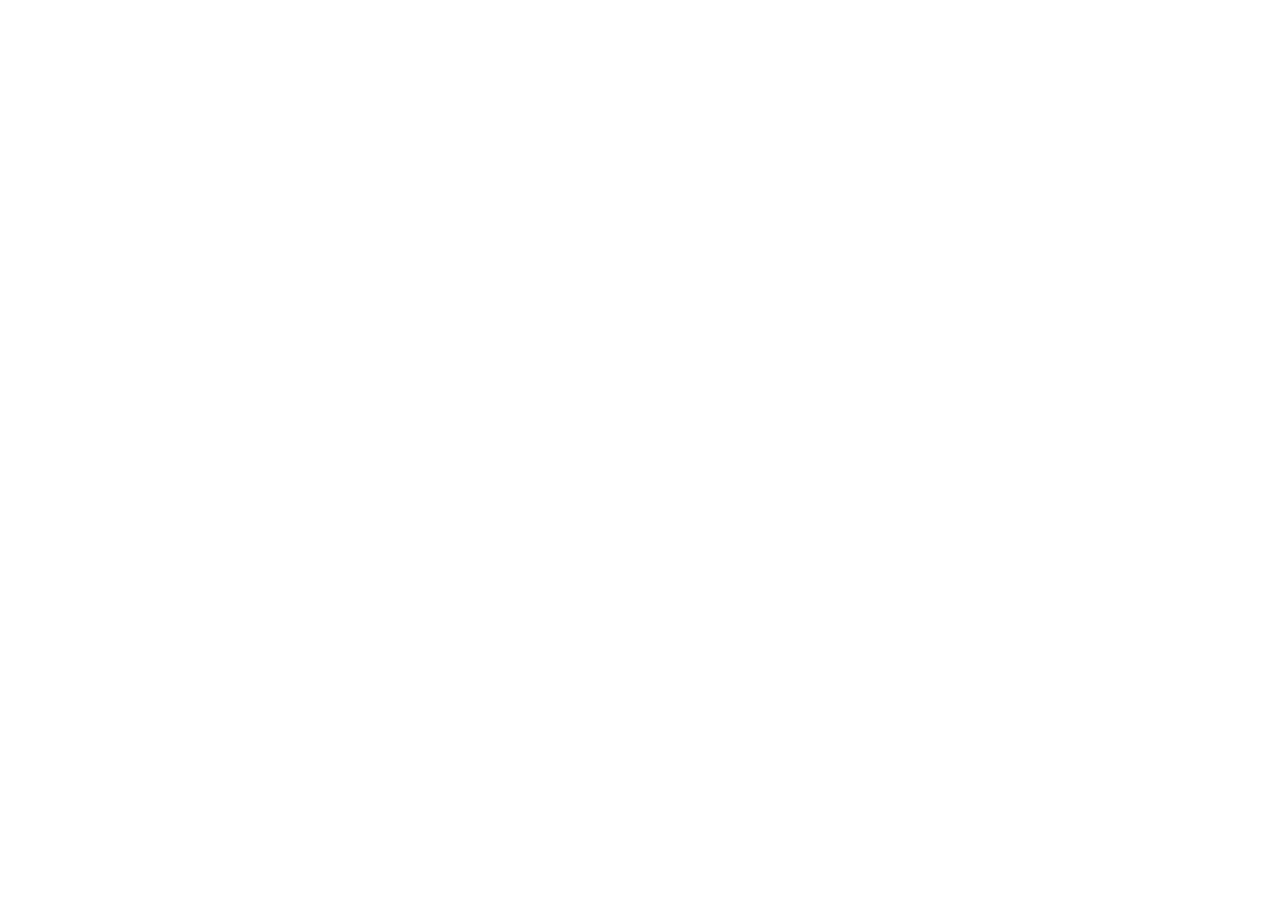
==== commit ee801829: "ugh" ====
--- a/index.html
+++ b/index.html
@@ -1,246 +1,10 @@
 <!DOCTYPE html>
 <html lang="en">
+    <head>
+        <meta charset="utf-8" />
+        <meta http-equiv="X-UA-Compatible" content="IE=edge" />
+        <meta name="viewport" content="width=device-width, initial-scale=1" />
+    </head>
 
-<head>
-    <meta charset="utf-8">
-    <meta http-equiv="X-UA-Compatible" content="IE=edge">
-    <meta name="viewport" content="width=device-width, initial-scale=1">
-    <!-- The above 3 meta tags *must* come first in the head; any other head content must come *after* these tags -->
-    <meta name="description" content="">
-    <meta name="author" content="Joe Martella">
-    <link rel="icon" href="../../favicon.ico">
-    <title>Joe Martella</title>
-    <!-- Font -->
-    <link href='https://fonts.googleapis.com/css?family=Roboto:400,100,700' rel='stylesheet' type='text/css'>
-    <!-- Bootstrap + Font Awesome CSS -->
-    <link href="css/bootstrap.min.css" rel="stylesheet">
-    <link rel="stylesheet" href="https://maxcdn.bootstrapcdn.com/font-awesome/4.4.0/css/font-awesome.min.css">
-    <!-- Custom CSS -->
-    <link href="css/styles.css" rel="stylesheet">
-</head>
-
-<body>
-    <div class="jumbotron">
-        <div class="container text-center">
-            <h1>Joe Martella</h1>
-            <div class="social-icons">
-                <a href="http://www.twitter.com/martellaj" target="_blank">
-                    <i class="fa fa-twitter fa-2x" style="padding-left: 0px;"></i>
-                </a>
-                <a href="http://www.github.com/martellaj" target="_blank">
-                    <i class="fa fa-github fa-2x"></i>
-                </a>
-                <a href="http://www.instagram.com/themartellaj" target="_blank">
-                    <i class="fa fa-instagram fa-2x"></i>
-                </a>
-                <a href="http://www.linkedin.com/in/martellaj" target="_blank">
-                    <i class="fa fa-linkedin fa-2x"></i>
-                </a>
-                <a href="./resume.pdf" target="_blank">
-                    <i class="fa fa-file-text-o fa-2x"></i>
-                </a>
-            </div>
-        </div>
-    </div>
-    <div id="about"></div>
-    <div class="container">
-        <div class="row">
-            <div class="col-sm-4 col-md-4 col-lg-4 text-center">
-                <img src="images/me.jpg" alt="That's me." title="Joe" class="img-thumbnail" style="width: 300px;" />
-            </div>
-            <div class="col-sm-8 col-md-8 col-lg-8 facts-about-me">
-                <ul class="fa-ul">
-                    <li>
-                        <i class="fa-li"></i>
-                        <h3>I grew up in NJ, but live in
-                            <strong>Kirkland, Washington</strong>.</h3>
-                    </li>
-                    <li>
-                        <i class="fa-li"></i>
-                        <h3>I'm a software engineer who works on
-                            <a href="https://onedrive.com" target="_blank"> OneDrive</a>.</h3>
-                    </li>
-                    <li>
-                        <i class="fa-li"></i>
-                        <h3>I like
-                            <strong>JavaScript</strong> and learning new things.</h3>
-                    </li>
-                    <li>
-                        <i class="fa-li"></i>
-                        <h3>I graduated from
-                            <strong>Purdue University</strong> (Computer Science 2013).</h3>
-                    </li>
-                    <li>
-                        <i class="fa-li"></i>
-                        <h3>I love wieners, but none more than
-                            <a href="https://instagram.com/elmo_and_penelope/" target="_blank">mine</a>.</h3>
-                    </li>
-                    <ul>
-            </div>
-        </div>
-
-        <hr class="featurette-divider">
-
-        <div class="row projects">
-            <div class="col-sm-4 text-center">
-                <div class="project">
-                    <h2>race reportr</h2>
-                    <div class="source-link">
-                        <a href="https://github.com/martellaj/race-reportr" target="_blank">Source</a> |
-                        <a href="https://martellaj.github.io/race-reportr/" target="_blank">App</a>
-                    </div>
-                    <div class="project-details text-left">
-                        <p>
-                            <strong>What is it?</strong> An app to easily create race reports for reddit's running subreddit. Embraced
-                            by the
-                            <a href="https://www.reddit.com/r/advancedrunning" target="_blank">AdvancedRunning subreddit</a>, a community of about 9k people, many who are professional athletes
-                            and elite runners, and is linked to in their sidebar as the suggested way to write race reports.
-                            In less than a year, there were
-                            <strong>1,500 reports</strong> generated. </p>
-                        <p>
-                            <strong>How'd I do it?</strong> The first iteration was a a Node.js app that uses EJS templates. However,
-                            I decided to rewrite the project in React after I learned it.</p>
-                        <p>
-                            <strong>Why'd I do it?</strong> I combined my love of running, my expertise in Markdown, and my laziness
-                            to create a tool that takes input via a simple form, renders what the report will look like,
-                            and gives the source to the user.
-                        </p>
-                    </div>
-                    <img src="./images/racereportr-screenshot.png" class="img-thumbnail"></img>
-                </div>
-
-                <hr class="project-divider" />
-
-                <div class="project">
-                    <h2>commemoji</h2>
-                    <div class="source-link">
-                        <a href="https://github.com/martellaj/commemoji" target="_blank">Source</a> |
-                        <a href="https://www.npmjs.com/package/commemoji" target="_blank">npm page</a>
-                    </div>
-                    <div class="project-details text-left">
-                        <p>
-                            <strong>What is it?</strong> A command line tool to make emojify your boring commit messages.</p>
-                        <p>
-                            <strong>How'd I do it?</strong> It's written in JavaScript, using Node.js.</p>
-                        <p>
-                            <strong>Why'd I do it?</strong> Emojis are awesome. I was tired of searching for the right codes for
-                            my commits.</p>
-                    </div>
-                    <img src="./images/commemoji-screenshot.png" class="img-thumbnail"></img>
-                </div>
-
-                <hr class="project-divider" />
-
-                <div class="project">
-                    <h2>Managerisms</h2>
-                    <div class="source-link">
-                        <a href="https://github.com/martellaj/managerisms" target="_blank">Source</a>
-                    </div>
-                    <div class="project-details text-left">
-                        <p>
-                            <strong>What is it?</strong> It's a web app that shows you random
-                            <em>managerisms</em> and let's you tweet them. Inspired by a former lead of mine.</p>
-                        <p>
-                            <strong>How'd I do it?</strong> This is a MEAN app. The front-end is written in Angular and the back-end
-                            is written in Node.js (using Express) that talks to a MongoDB database.</p>
-                        <p>
-                            <strong>Why'd I do it?</strong> I wanted to share my lead's awesome sayings with the world.</p>
-                    </div>
-                    <img src="./images/managerism-screenshot.png" class="img-thumbnail"></img>
-                </div>
-            </div>
-
-            <div class="col-sm-4 text-center">
-                <div class="project">
-                    <h2>shortfuts</h2>
-                    <div class="source-link">
-                        <a href="https://github.com/martellaj/shortfuts" target="_blank">Source</a> |
-                        <a href="https://chrome.google.com/webstore/detail/shortfuts/ohflhgdonldacinnfhddlgcnppekidje?hl=en&gl=US" target="_blank">Chrome Web Store</a>
-                    </div>
-                    <div class="project-details text-left">
-                        <p>
-                            <strong>What is it?</strong> It's a Chrome extension (my first) that adds keyboard support for FIFA 18's
-                            web app.</p>
-                        <p>
-                            <strong>How'd I do it?</strong> I had this idea and knocked out the prototype in an afternoon while learning
-                            how Chrome extensions are made. This project simply uses JavaScript and Chrome APIs.</p>
-                        <p>
-                            <strong>Why'd I do it?</strong> I enjoy playing FIFA 18, but using their web app is a pain as it requires
-                            many clicks to do anything. I came up with this idea, found it relatively simple to implement,
-                            and thought the FIFA community would enjoy so I released it in the store. On the back of 2 reddit
-                            posts, this extension has roughly
-                            <strong>400 active users a day</strong>.</p>
-                    </div>
-                    <img src="./images/shortfuts-screenshot.png" class="img-thumbnail"></img>
-                </div>
-
-                <hr class="project-divider" />
-
-                <div class="project">
-                    <h2>Art Curator</h2>
-                    <div class="source-link">
-                        <a href="https://github.com/OfficeDev?utf8=%E2%9C%93&query=artcurator" target="_blank">Source</a> |
-                        <a href="https://www.youtube.com/watch?v=4LOvkweDfhY&feature=youtu.be" target="_blank">Marketing video</a>
-                    </div>
-                    <div class="project-details text-left">
-                        <p>
-                            <strong>What is it?</strong> It is a project that I led to show an interesting scenario using the Office
-                            365 APIs. At its core, Art Curator is an attachment-first view of your mailbox.</p>
-                        <p>
-                            <strong>How'd I do it?</strong> I designed the concept and led the v-team that built out these samples.
-                            It was written for the web (using Angular) and Windows Phone by me, and written for Android and
-                            iOS by two of my teammates.</p>
-                        <p>
-                            <strong>Why'd I do it?</strong> It was my team's first "showcase" sample, where we showed not only the
-                            "how", but also the "why".</p>
-                    </div>
-                    <img src="./images/artcurator-screenshot.png" class="img-thumbnail"></img>
-                </div>
-            </div>
-
-            <div class="col-sm-4 text-center">
-                <div class="project">
-                    <h2>gif cabinet</h2>
-                    <div class="source-link">
-                        <a href="https://github.com/martellaj/gif-cabinet" target="_blank">Source</a> |
-                        <a href="https://martellaj.github.io/gif-cabinet/">App</a>
-                    </div>
-                    <div class="project-details text-left">
-                        <p>
-                            <strong>What is it?</strong> A web app to keep track of your favorite GIFs, indexed by tags.</p>
-                        <p>
-                            <strong>How'd I do it?</strong> It's written in JavaScript, using React.</p>
-                        <p>
-                            <strong>Why'd I do it?</strong> This was the first React app I wrote after taking an online course about it. I'm a heavy GIF (pronounced like the peanut butter) user, and was unhappy with having to repeatedly search for my favorite GIFs without the guarantee I'd find them again.</p>
-                    </div>
-                    <img src="./images/gif-cabinet-screenshot.png" class="img-thumbnail"></img>
-                </div>
-
-                <hr class="project-divider" />
-
-                <div class="project">
-                    <h2>bustxt</h2>
-                    <div class="source-link">
-                        <a href="https://github.com/martellaj/bustxt" target="_blank">Source</a>
-                    </div>
-                    <div class="project-details text-left">
-                        <p>
-                            <strong>What is it?</strong> Simple service to notify my wife via SMS if her bus is late or not.</p>
-                        <p>
-                            <strong>How'd I do it?</strong> It's written in TypeScript, using Node.js.</p>
-                        <p>
-                            <strong>Why'd I do it?</strong> My wife is busy in the morning. This service serves as a
-                            <em>reactive</em> way for her to get bus schedule info instead of the traditional
-                            <em>proactive</em> way of opening an app.</p>
-                    </div>
-                    <img src="./images/bustxt-screenshot.jpg" class="img-thumbnail"></img>
-                </div>
-            </div>
-        </div>
-    </div>
-
-    <script src="https://ajax.googleapis.com/ajax/libs/jquery/1.11.3/jquery.min.js"></script>
-    <script src="js/bootstrap.min.js"></script>
-</body>
-
-</html>+    <body></body>
+</html>
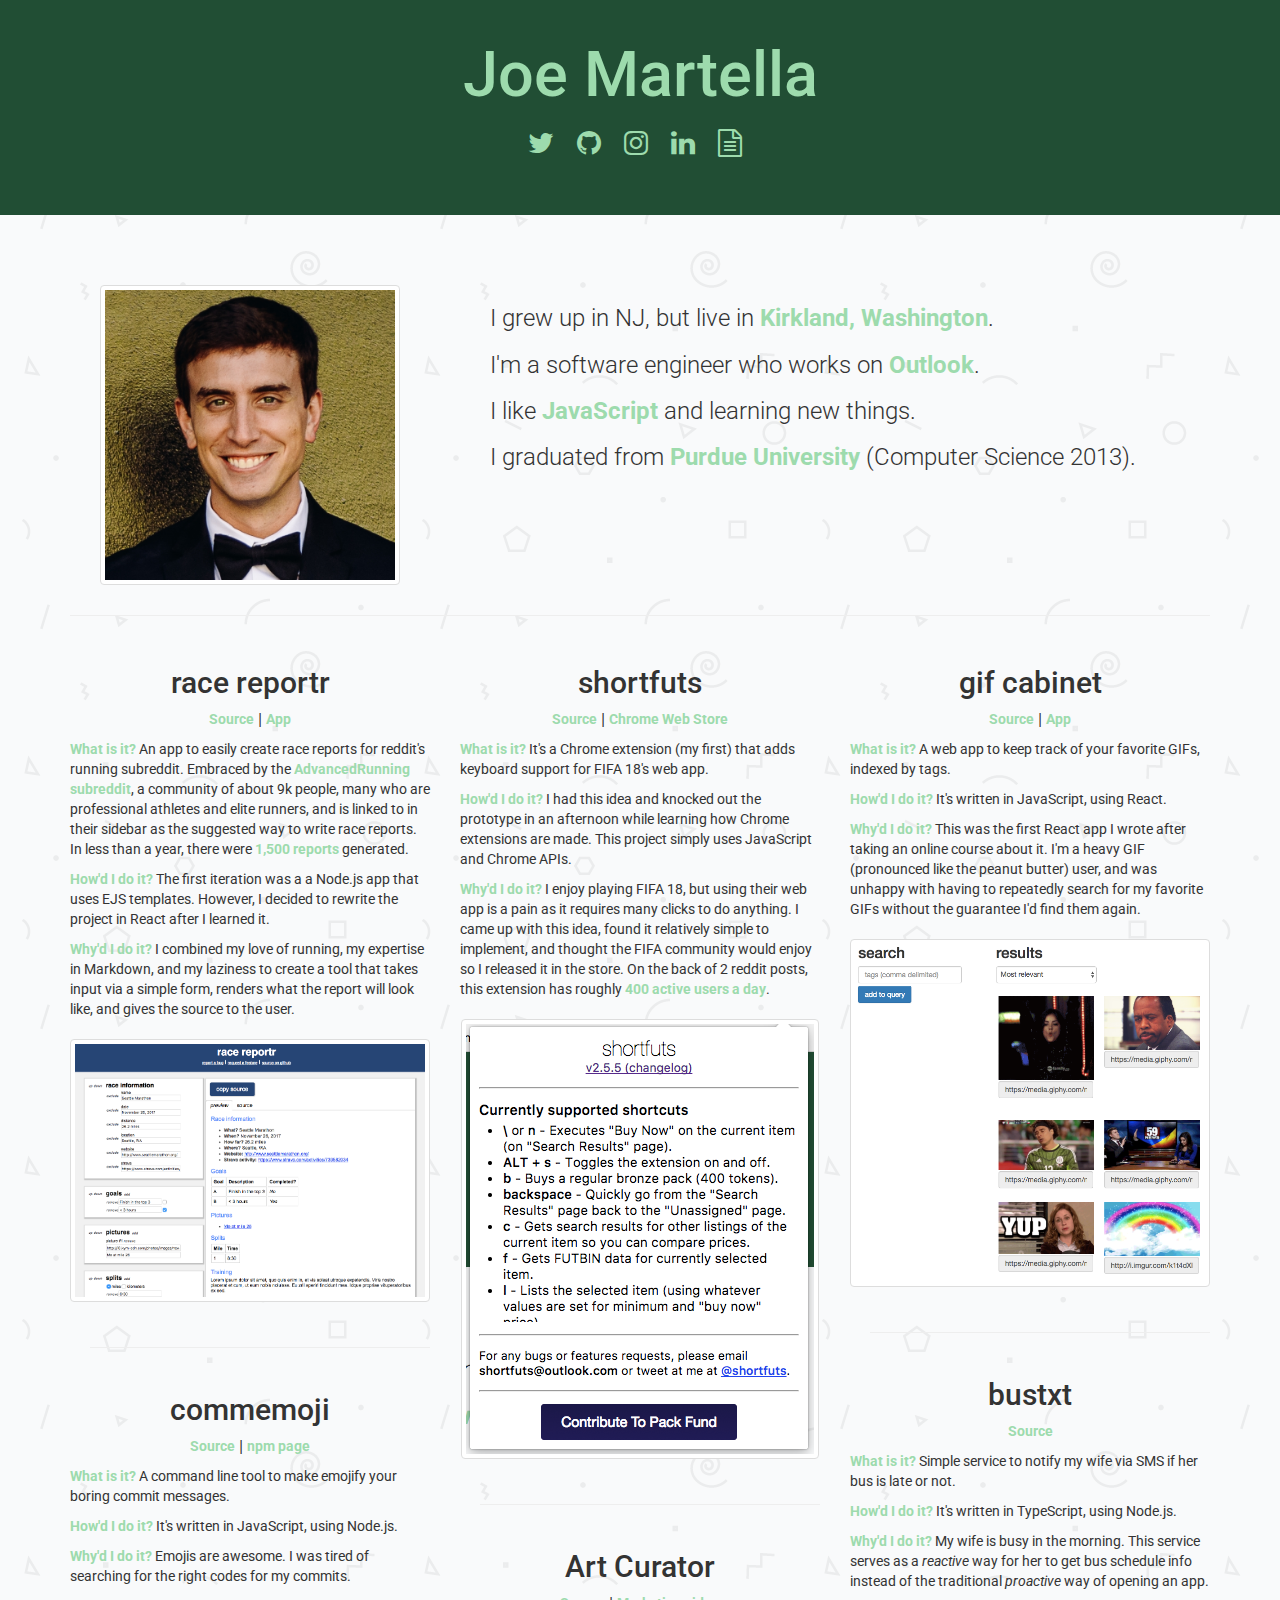
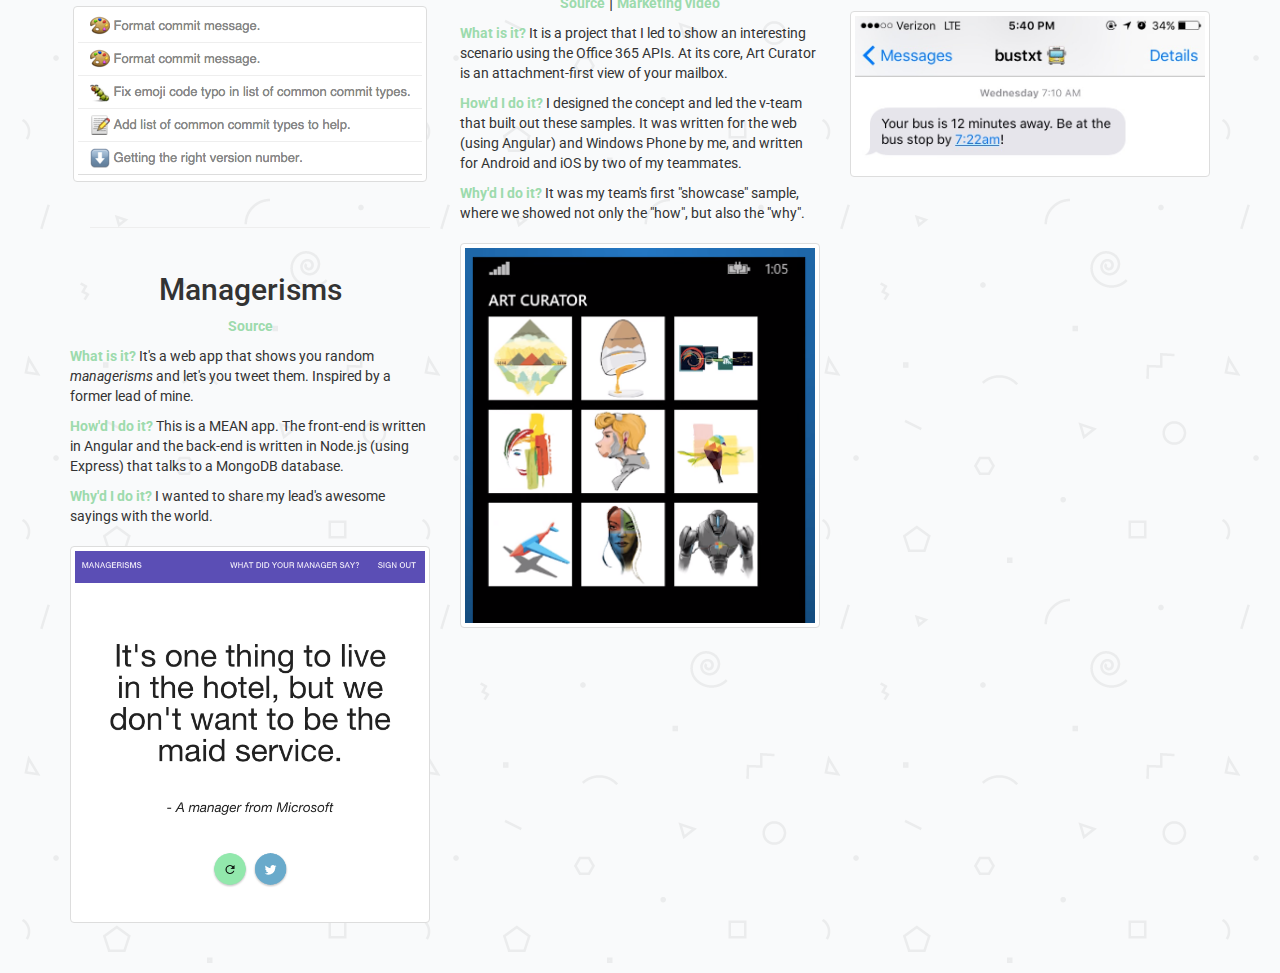
==== commit 43f1ae8d: "Update index.html" ====
--- a/index.html
+++ b/index.html
@@ -1,10 +1,241 @@
 <!DOCTYPE html>
 <html lang="en">
-    <head>
-        <meta charset="utf-8" />
-        <meta http-equiv="X-UA-Compatible" content="IE=edge" />
-        <meta name="viewport" content="width=device-width, initial-scale=1" />
-    </head>
-
-    <body></body>
+
+<head>
+    <meta charset="utf-8">
+    <meta http-equiv="X-UA-Compatible" content="IE=edge">
+    <meta name="viewport" content="width=device-width, initial-scale=1">
+    <!-- The above 3 meta tags *must* come first in the head; any other head content must come *after* these tags -->
+    <meta name="description" content="">
+    <meta name="author" content="Joe Martella">
+    <link rel="icon" href="../../favicon.ico">
+    <title>Joe Martella</title>
+    <!-- Font -->
+    <link href='https://fonts.googleapis.com/css?family=Roboto:400,100,700' rel='stylesheet' type='text/css'>
+    <!-- Bootstrap + Font Awesome CSS -->
+    <link href="css/bootstrap.min.css" rel="stylesheet">
+    <link rel="stylesheet" href="https://maxcdn.bootstrapcdn.com/font-awesome/4.4.0/css/font-awesome.min.css">
+    <!-- Custom CSS -->
+    <link href="css/styles.css" rel="stylesheet">
+</head>
+
+<body>
+    <div class="jumbotron">
+        <div class="container text-center">
+            <h1>Joe Martella</h1>
+            <div class="social-icons">
+                <a href="http://www.twitter.com/martellaj" target="_blank">
+                    <i class="fa fa-twitter fa-2x" style="padding-left: 0px;"></i>
+                </a>
+                <a href="http://www.github.com/martellaj" target="_blank">
+                    <i class="fa fa-github fa-2x"></i>
+                </a>
+                <a href="http://www.instagram.com/themartellaj" target="_blank">
+                    <i class="fa fa-instagram fa-2x"></i>
+                </a>
+                <a href="http://www.linkedin.com/in/martellaj" target="_blank">
+                    <i class="fa fa-linkedin fa-2x"></i>
+                </a>
+                <a href="./resume.pdf" target="_blank">
+                    <i class="fa fa-file-text-o fa-2x"></i>
+                </a>
+            </div>
+        </div>
+    </div>
+    <div id="about"></div>
+    <div class="container">
+        <div class="row">
+            <div class="col-sm-4 col-md-4 col-lg-4 text-center">
+                <img src="images/me.jpg" alt="That's me." title="Joe" class="img-thumbnail" style="width: 300px;" />
+            </div>
+            <div class="col-sm-8 col-md-8 col-lg-8 facts-about-me">
+                <ul class="fa-ul">
+                    <li>
+                        <i class="fa-li"></i>
+                        <h3>I grew up in NJ, but live in
+                            <strong>Kirkland, Washington</strong>.</h3>
+                    </li>
+                    <li>
+                        <i class="fa-li"></i>
+                        <h3>I'm a software engineer who works on
+                            <a href="https://outlook.com" target="_blank"> Outlook</a>.</h3>
+                    </li>
+                    <li>
+                        <i class="fa-li"></i>
+                        <h3>I like
+                            <strong>JavaScript</strong> and learning new things.</h3>
+                    </li>
+                    <li>
+                        <i class="fa-li"></i>
+                        <h3>I graduated from
+                            <strong>Purdue University</strong> (Computer Science 2013).</h3>
+                    </li>
+                    <ul>
+            </div>
+        </div>
+
+        <hr class="featurette-divider">
+
+        <div class="row projects">
+            <div class="col-sm-4 text-center">
+                <div class="project">
+                    <h2>race reportr</h2>
+                    <div class="source-link">
+                        <a href="https://github.com/martellaj/race-reportr" target="_blank">Source</a> |
+                        <a href="https://martellaj.github.io/race-reportr/" target="_blank">App</a>
+                    </div>
+                    <div class="project-details text-left">
+                        <p>
+                            <strong>What is it?</strong> An app to easily create race reports for reddit's running subreddit. Embraced
+                            by the
+                            <a href="https://www.reddit.com/r/advancedrunning" target="_blank">AdvancedRunning subreddit</a>, a community of about 9k people, many who are professional athletes
+                            and elite runners, and is linked to in their sidebar as the suggested way to write race reports.
+                            In less than a year, there were
+                            <strong>1,500 reports</strong> generated. </p>
+                        <p>
+                            <strong>How'd I do it?</strong> The first iteration was a a Node.js app that uses EJS templates. However,
+                            I decided to rewrite the project in React after I learned it.</p>
+                        <p>
+                            <strong>Why'd I do it?</strong> I combined my love of running, my expertise in Markdown, and my laziness
+                            to create a tool that takes input via a simple form, renders what the report will look like,
+                            and gives the source to the user.
+                        </p>
+                    </div>
+                    <img src="./images/racereportr-screenshot.png" class="img-thumbnail"></img>
+                </div>
+
+                <hr class="project-divider" />
+
+                <div class="project">
+                    <h2>commemoji</h2>
+                    <div class="source-link">
+                        <a href="https://github.com/martellaj/commemoji" target="_blank">Source</a> |
+                        <a href="https://www.npmjs.com/package/commemoji" target="_blank">npm page</a>
+                    </div>
+                    <div class="project-details text-left">
+                        <p>
+                            <strong>What is it?</strong> A command line tool to make emojify your boring commit messages.</p>
+                        <p>
+                            <strong>How'd I do it?</strong> It's written in JavaScript, using Node.js.</p>
+                        <p>
+                            <strong>Why'd I do it?</strong> Emojis are awesome. I was tired of searching for the right codes for
+                            my commits.</p>
+                    </div>
+                    <img src="./images/commemoji-screenshot.png" class="img-thumbnail"></img>
+                </div>
+
+                <hr class="project-divider" />
+
+                <div class="project">
+                    <h2>Managerisms</h2>
+                    <div class="source-link">
+                        <a href="https://github.com/martellaj/managerisms" target="_blank">Source</a>
+                    </div>
+                    <div class="project-details text-left">
+                        <p>
+                            <strong>What is it?</strong> It's a web app that shows you random
+                            <em>managerisms</em> and let's you tweet them. Inspired by a former lead of mine.</p>
+                        <p>
+                            <strong>How'd I do it?</strong> This is a MEAN app. The front-end is written in Angular and the back-end
+                            is written in Node.js (using Express) that talks to a MongoDB database.</p>
+                        <p>
+                            <strong>Why'd I do it?</strong> I wanted to share my lead's awesome sayings with the world.</p>
+                    </div>
+                    <img src="./images/managerism-screenshot.png" class="img-thumbnail"></img>
+                </div>
+            </div>
+
+            <div class="col-sm-4 text-center">
+                <div class="project">
+                    <h2>shortfuts</h2>
+                    <div class="source-link">
+                        <a href="https://github.com/martellaj/shortfuts" target="_blank">Source</a> |
+                        <a href="https://chrome.google.com/webstore/detail/shortfuts/ohflhgdonldacinnfhddlgcnppekidje?hl=en&gl=US" target="_blank">Chrome Web Store</a>
+                    </div>
+                    <div class="project-details text-left">
+                        <p>
+                            <strong>What is it?</strong> It's a Chrome extension (my first) that adds keyboard support for FIFA 18's
+                            web app.</p>
+                        <p>
+                            <strong>How'd I do it?</strong> I had this idea and knocked out the prototype in an afternoon while learning
+                            how Chrome extensions are made. This project simply uses JavaScript and Chrome APIs.</p>
+                        <p>
+                            <strong>Why'd I do it?</strong> I enjoy playing FIFA 18, but using their web app is a pain as it requires
+                            many clicks to do anything. I came up with this idea, found it relatively simple to implement,
+                            and thought the FIFA community would enjoy so I released it in the store. On the back of 2 reddit
+                            posts, this extension has roughly
+                            <strong>400 active users a day</strong>.</p>
+                    </div>
+                    <img src="./images/shortfuts-screenshot.png" class="img-thumbnail"></img>
+                </div>
+
+                <hr class="project-divider" />
+
+                <div class="project">
+                    <h2>Art Curator</h2>
+                    <div class="source-link">
+                        <a href="https://github.com/OfficeDev?utf8=%E2%9C%93&query=artcurator" target="_blank">Source</a> |
+                        <a href="https://www.youtube.com/watch?v=4LOvkweDfhY&feature=youtu.be" target="_blank">Marketing video</a>
+                    </div>
+                    <div class="project-details text-left">
+                        <p>
+                            <strong>What is it?</strong> It is a project that I led to show an interesting scenario using the Office
+                            365 APIs. At its core, Art Curator is an attachment-first view of your mailbox.</p>
+                        <p>
+                            <strong>How'd I do it?</strong> I designed the concept and led the v-team that built out these samples.
+                            It was written for the web (using Angular) and Windows Phone by me, and written for Android and
+                            iOS by two of my teammates.</p>
+                        <p>
+                            <strong>Why'd I do it?</strong> It was my team's first "showcase" sample, where we showed not only the
+                            "how", but also the "why".</p>
+                    </div>
+                    <img src="./images/artcurator-screenshot.png" class="img-thumbnail"></img>
+                </div>
+            </div>
+
+            <div class="col-sm-4 text-center">
+                <div class="project">
+                    <h2>gif cabinet</h2>
+                    <div class="source-link">
+                        <a href="https://github.com/martellaj/gif-cabinet" target="_blank">Source</a> |
+                        <a href="https://martellaj.github.io/gif-cabinet/">App</a>
+                    </div>
+                    <div class="project-details text-left">
+                        <p>
+                            <strong>What is it?</strong> A web app to keep track of your favorite GIFs, indexed by tags.</p>
+                        <p>
+                            <strong>How'd I do it?</strong> It's written in JavaScript, using React.</p>
+                        <p>
+                            <strong>Why'd I do it?</strong> This was the first React app I wrote after taking an online course about it. I'm a heavy GIF (pronounced like the peanut butter) user, and was unhappy with having to repeatedly search for my favorite GIFs without the guarantee I'd find them again.</p>
+                    </div>
+                    <img src="./images/gif-cabinet-screenshot.png" class="img-thumbnail"></img>
+                </div>
+
+                <hr class="project-divider" />
+
+                <div class="project">
+                    <h2>bustxt</h2>
+                    <div class="source-link">
+                        <a href="https://github.com/martellaj/bustxt" target="_blank">Source</a>
+                    </div>
+                    <div class="project-details text-left">
+                        <p>
+                            <strong>What is it?</strong> Simple service to notify my wife via SMS if her bus is late or not.</p>
+                        <p>
+                            <strong>How'd I do it?</strong> It's written in TypeScript, using Node.js.</p>
+                        <p>
+                            <strong>Why'd I do it?</strong> My wife is busy in the morning. This service serves as a
+                            <em>reactive</em> way for her to get bus schedule info instead of the traditional
+                            <em>proactive</em> way of opening an app.</p>
+                    </div>
+                    <img src="./images/bustxt-screenshot.jpg" class="img-thumbnail"></img>
+                </div>
+            </div>
+        </div>
+    </div>
+
+    <script src="https://ajax.googleapis.com/ajax/libs/jquery/1.11.3/jquery.min.js"></script>
+    <script src="js/bootstrap.min.js"></script>
+</body>
+
 </html>
--- a/css/styles.css
+++ b/css/styles.css
@@ -0,0 +1,119 @@
+/*
+	Site colors
+*/
+colors {
+	color: #214E34;
+	color: #9DDBAD;
+	color: #214E34;
+	color: #8896AB;
+	color: #9DDBAD;
+}
+
+@media (min-width: 768px) {
+    .navbar .navbar-nav {
+        display: inline-block;
+        float: none;
+        vertical-align: top;
+    }
+
+    .navbar .navbar-collapse {
+        text-align: center;
+    }
+
+    .featurette-heading {
+      font-size: 50px;
+    }
+}
+
+@media (max-width: 768px) {
+  .col-sm-4 {
+    margin: 0 auto;
+  }
+}
+
+body {
+  background: url('../images/geometry2.png') top left repeat;
+}
+
+h1, h2, h3, p, a {
+  font-family: 'Roboto', sans-serif;
+}
+
+a {
+  font-weight: bold;
+  color: #9DDBAD;
+}
+
+a:hover {
+  color: #214E34;
+}
+
+strong {
+  color: #9DDBAD;
+}
+
+.navbar {
+  margin: 0;
+}
+
+.jumbotron {
+  padding-top: 20px;
+  margin-bottom: 70px;
+  background-color: #214E34;
+}
+
+.jumbotron h1 {
+  color: #9DDBAD;
+}
+
+.jumbotron h2 {
+  font-weight: 300;
+  color: #8896AB;
+}
+
+.social-icons i {
+  padding: 10px 10px;
+}
+
+.social-icons a {
+  color: #9DDBAD;
+}
+
+.social-icons a:hover {
+  color: #8896AB;
+}
+
+.facts-about-me h3 {
+  font-weight: 300;
+}
+
+.project-description {
+  margin-top: 20px;
+}
+
+.featurette-divider {
+  margin: 30px 0;
+}
+
+.featurette-heading {
+  font-weight: 300;
+  line-height: 1;
+  letter-spacing: -1px;
+}
+
+.projects {
+  margin-bottom: 50px;
+}
+
+.project-divider {
+  margin: 45px 0 45px 20px;
+  color: black;
+}
+
+.source-link {
+  margin-bottom: 10px;
+}
+
+.project-details {
+  margin-bottom: 20px;
+}